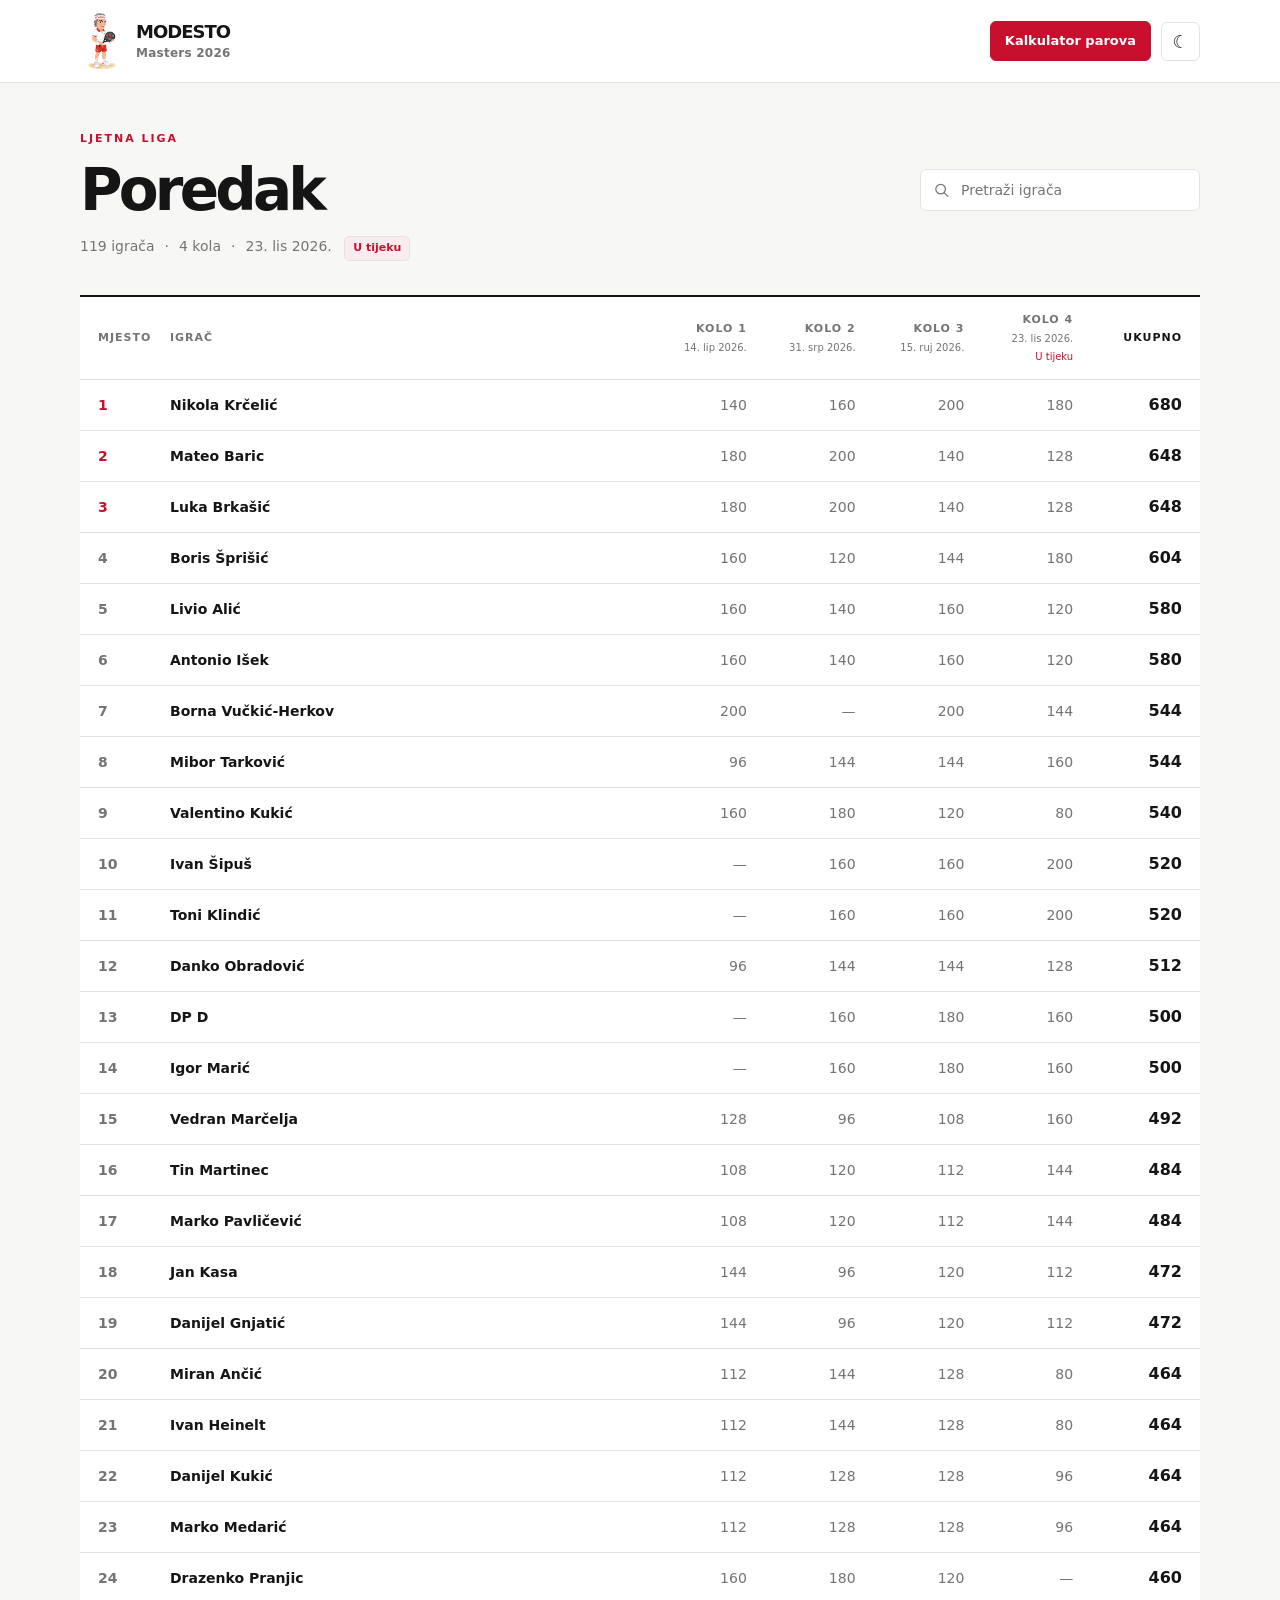
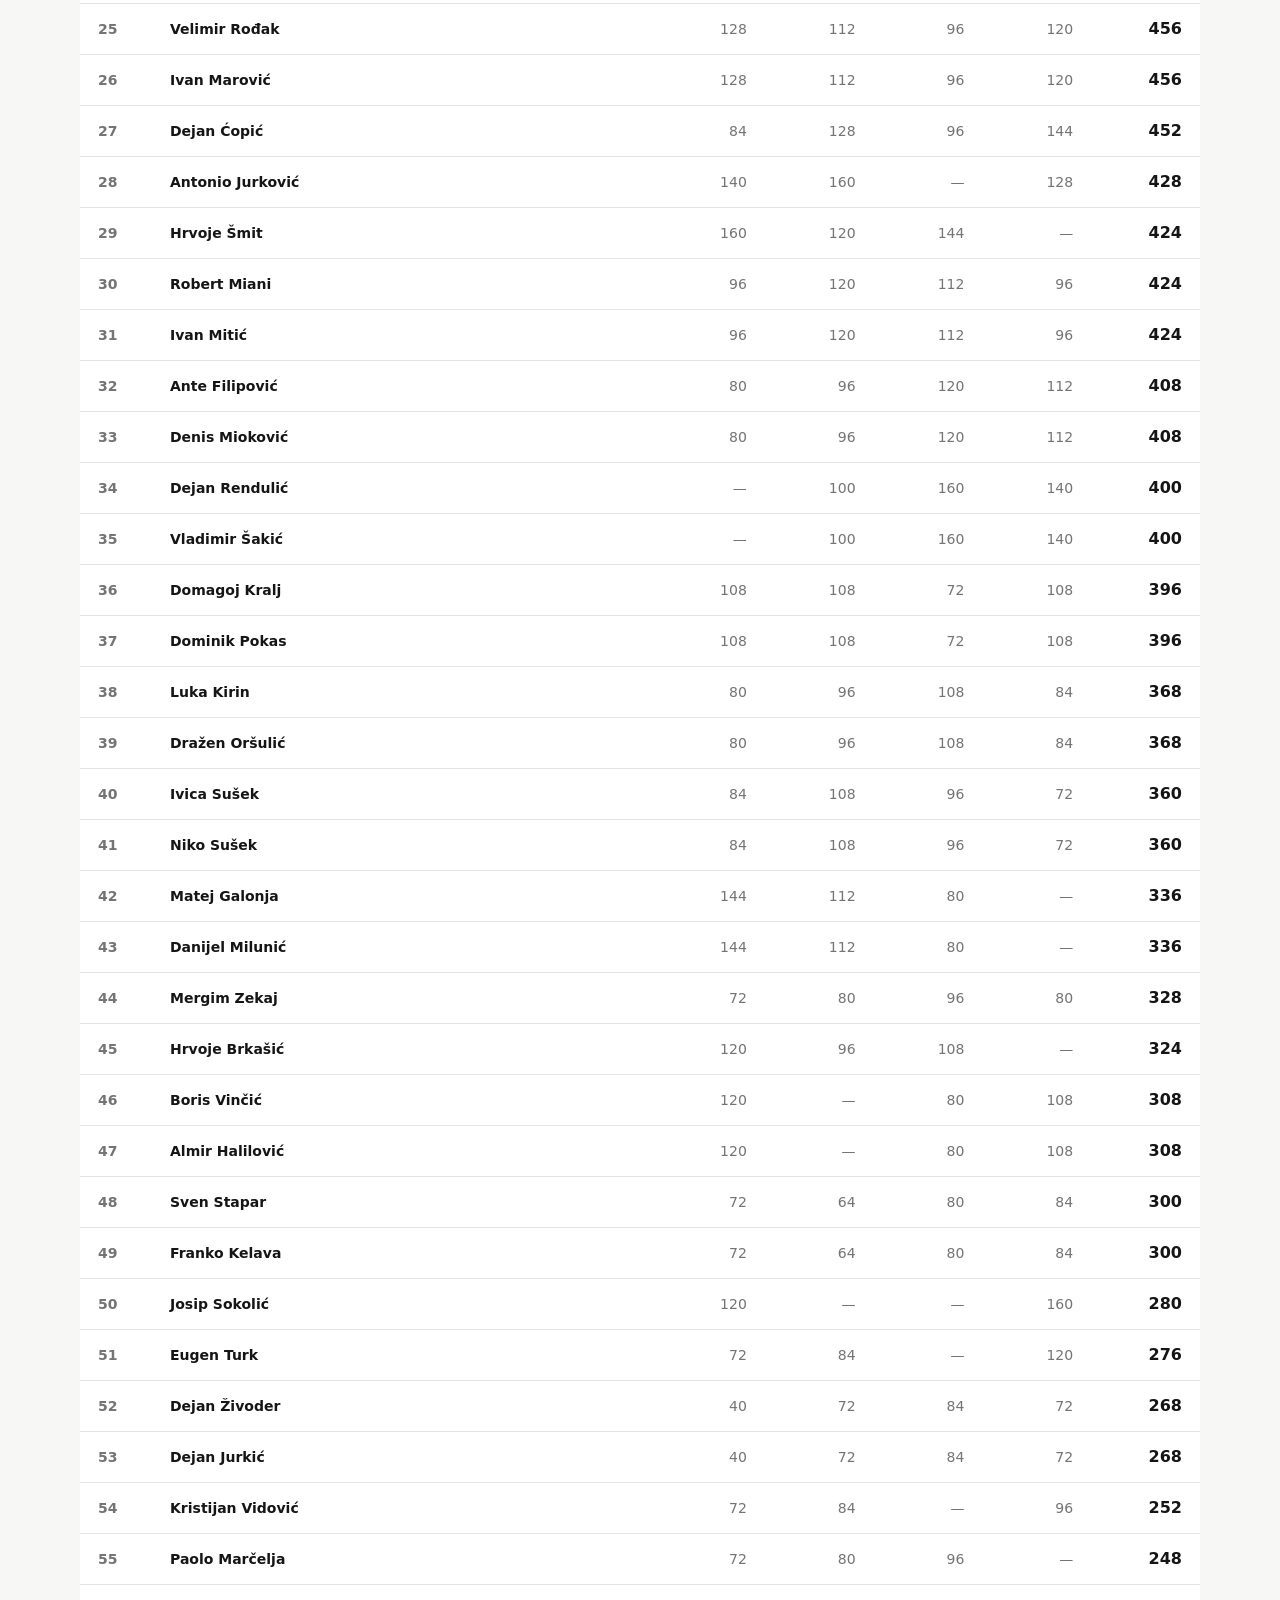
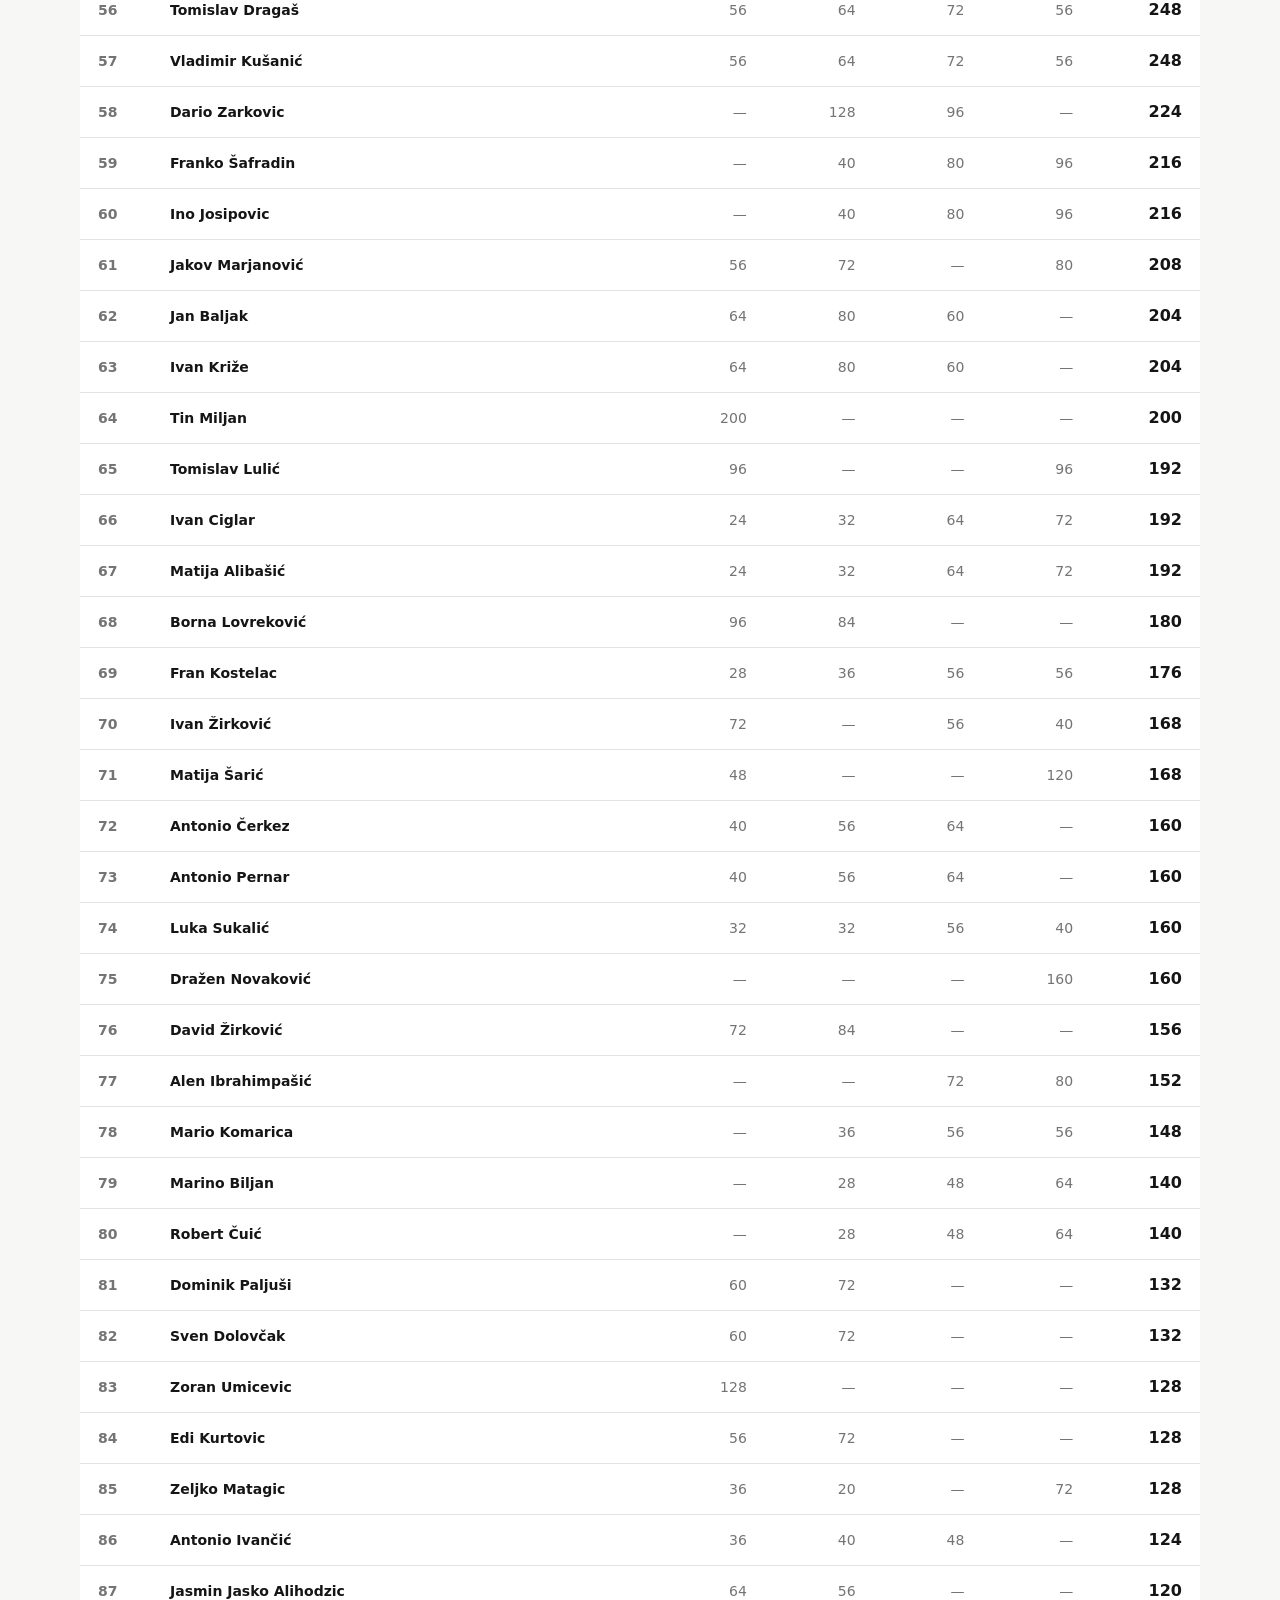
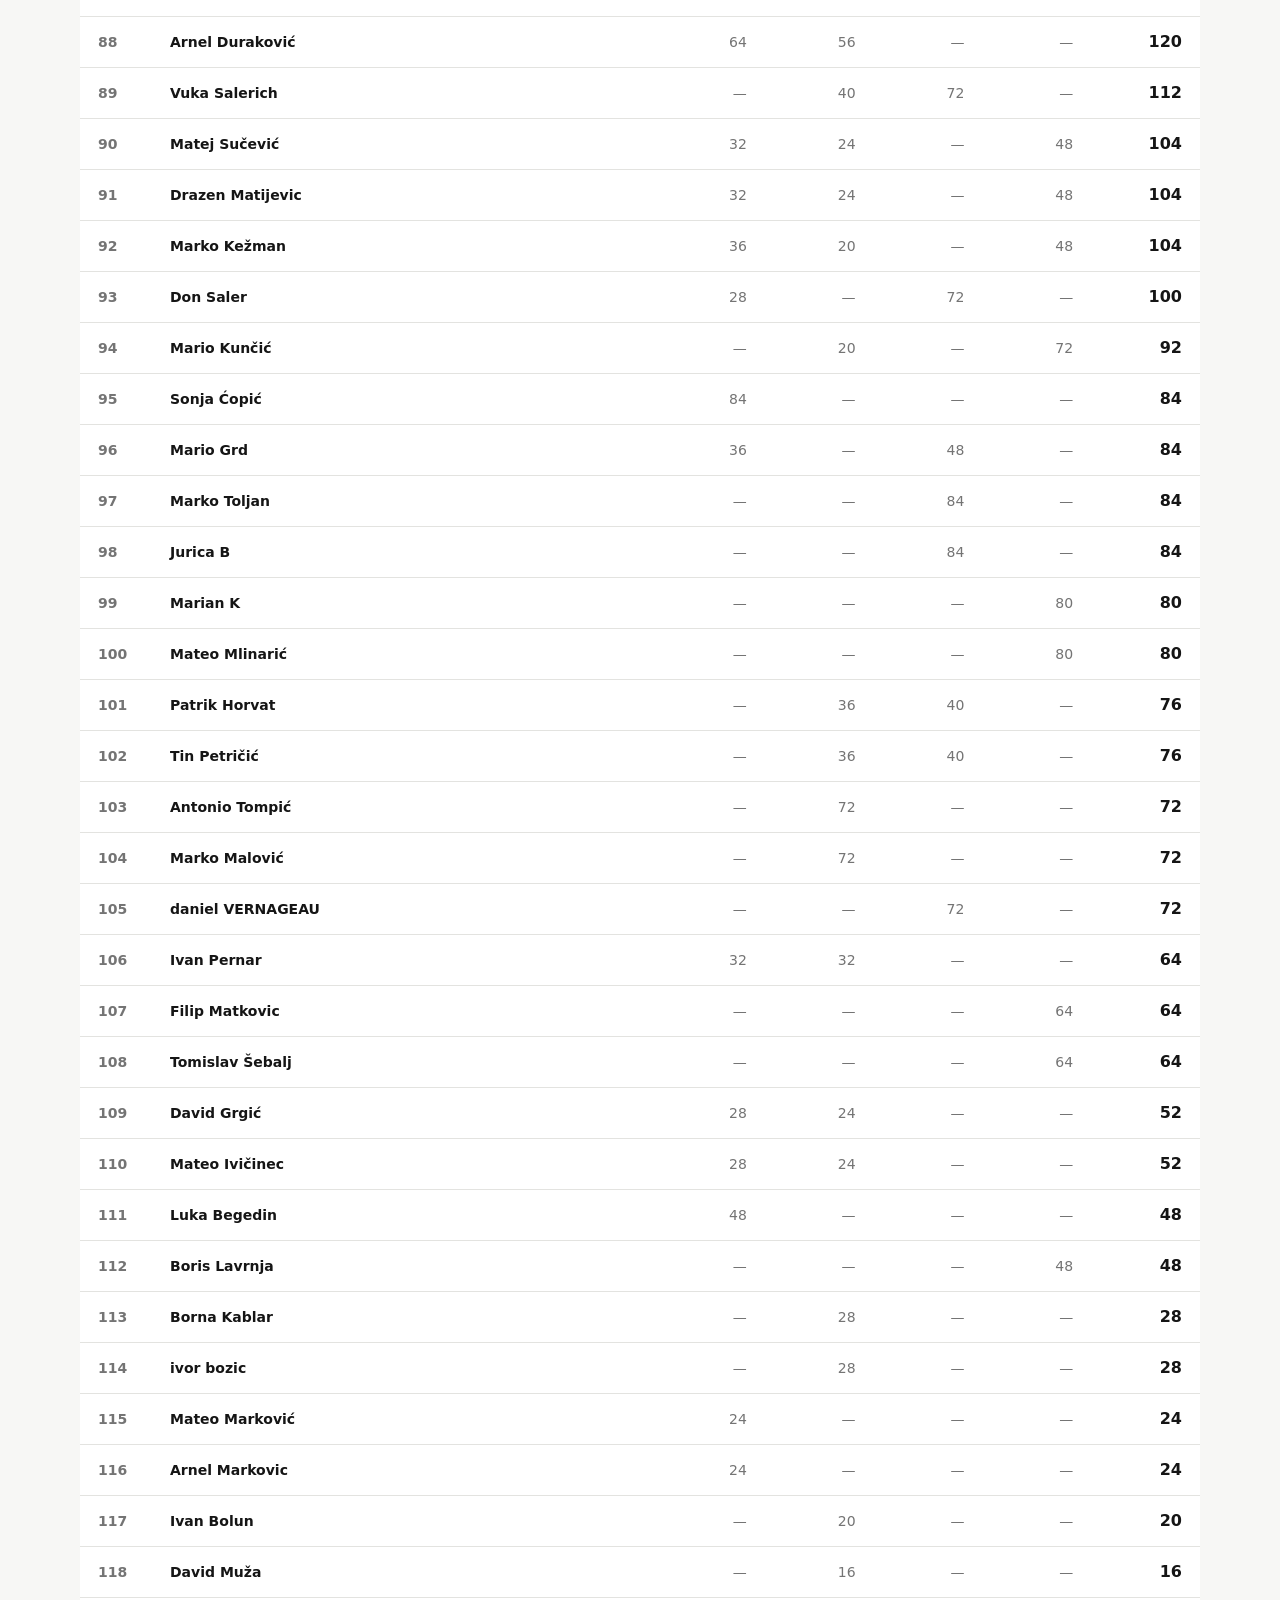
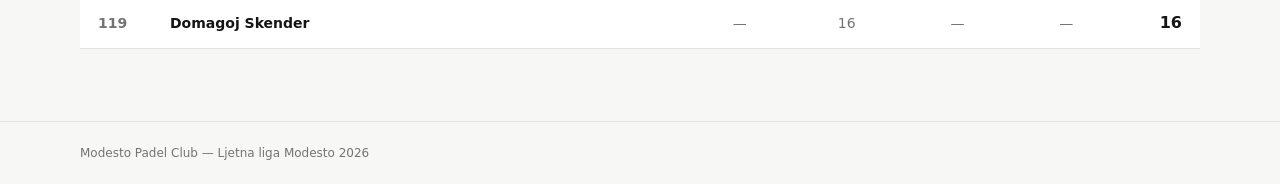
==== index.html @ c8109450 "Add provisional round status and update standings" ====
<!DOCTYPE html>
<html lang="hr">
<head>
    <meta charset="UTF-8">
    <meta name="viewport" content="width=device-width, initial-scale=1.0">
    <title>Poredak | Modesto</title>
    <link rel="stylesheet" href="styles.css?v=provisional-4">
</head>
<body>

<header class="site-header">
    <div class="header-inner">
        <div class="brand" aria-label="Modesto">
            <img src="modesto_logo_transparent.png" alt="" class="logo">
            <div class="brand-copy">
                <span class="brand-name">Modesto</span>
                <span class="brand-season" id="brandSeason"></span>
            </div>
        </div>
        <div class="header-actions">
            <button class="action-button primary" type="button" onclick="toggleCalc()" disabled>Kalkulator parova</button>
            <button class="theme-toggle" id="themeBtn" type="button" onclick="toggleTheme()" aria-label="Uključi tamni način" title="Promijeni temu">☾</button>
        </div>
    </div>
</header>

<main>
    <div class="standings-heading">
        <p class="eyebrow" id="competitionLabel"></p>
        <h1>Poredak</h1>
        <p class="competition-meta"><span id="playerCount"></span><span id="roundCount"></span><span id="lastUpdated"></span> <button id="standingsStatus" class="standings-status" type="button" hidden aria-describedby="standingsStatusTip">U tijeku <span id="standingsStatusTip" class="status-tooltip" role="tooltip"></span></button></p>

        <div class="search-field">
            <svg width="17" height="17" viewBox="0 0 24 24" fill="none" aria-hidden="true"><circle cx="10.8" cy="10.8" r="6.8" stroke="currentColor" stroke-width="1.8"/><path d="m16 16 5 5" stroke="currentColor" stroke-width="1.8" stroke-linecap="round"/></svg>
            <label for="playerSearch" class="sr-only">Pretraži igrača</label>
            <input id="playerSearch" type="search" placeholder="Pretraži igrača" autocomplete="off" disabled>
        </div>
    </div>
    <section class="standings-section" aria-label="Poredak igrača">
    <div class="table-wrap">
        <table aria-label="Poredak igrača" hidden>
            <thead><tr id="tableHead"></tr></thead>
            <tbody id="tableBody"></tbody>
        </table>
        <p class="empty-state" id="loadingState" role="status">Učitavanje poretka...</p>
        <p class="empty-state" id="loadError" role="alert" hidden>Podaci o poretku nisu dostupni.</p>
        <p class="empty-state" id="emptyState" hidden>Nema igrača za taj upit.</p>
    </div>
    </section>
</main>

<dialog class="calculator" id="calculatorDialog" aria-labelledby="calculatorTitle">
    <div class="calc-inner">
        <div class="calc-header">
            <div><p class="calc-kicker" id="calculatorCompetition"></p><h2 class="calc-title" id="calculatorTitle">Kalkulator parova</h2></div>
            <button type="button" class="close-button" onclick="closeCalc()" aria-label="Zatvori kalkulator">×</button>
        </div>
        <div class="calc-selects">
            <div class="select-wrap">
                <label for="search1">Igrač 1</label>
                <div class="input-wrap">
                    <input type="text" id="search1" placeholder="Traži igrača..." autocomplete="off" role="combobox" aria-autocomplete="list" aria-controls="list1" aria-expanded="false"
                           oninput="filterList(1)" onfocus="openList(1)" onblur="closeList(1)">
                    <button class="clear-player" id="clear1" type="button" onclick="clearPlayer(1)" aria-label="Očisti igrača 1" hidden>×</button>
                </div>
                <div class="dropdown-list" id="list1" role="listbox"></div>
            </div>
            <span class="plus-sign" aria-hidden="true">+</span>
            <div class="select-wrap">
                <label for="search2">Igrač 2</label>
                <div class="input-wrap">
                    <input type="text" id="search2" placeholder="Traži igrača..." autocomplete="off" role="combobox" aria-autocomplete="list" aria-controls="list2" aria-expanded="false"
                           oninput="filterList(2)" onfocus="openList(2)" onblur="closeList(2)">
                    <button class="clear-player" id="clear2" type="button" onclick="clearPlayer(2)" aria-label="Očisti igrača 2" hidden>×</button>
                </div>
                <div class="dropdown-list" id="list2" role="listbox"></div>
            </div>
        </div>
        <p class="calc-error" id="calcError" role="alert" hidden>Odaberite dva različita igrača.</p>
        <div class="calc-result" id="calcResult" aria-live="polite">
            <div class="result-names" id="resultNames"></div>
            <div class="result-total" id="resultTotal"></div>
            <div class="result-breakdown" id="resultBreakdown"></div>
            <div class="pair-forecast">
                <div class="forecast-header"><span>Okvirni plasman</span><strong id="forecastRank"></strong></div>
                <div class="forecast-grid">
                    <div class="forecast-target">
                        <span>Među prvih 16</span>
                        <strong id="top16Target"></strong>
                        <small id="top16Chance"></small>
                    </div>
                    <div class="forecast-target">
                        <span>Među prvih 8</span>
                        <strong id="top8Target"></strong>
                        <small id="top8Chance"></small>
                    </div>
                </div>
                <p class="forecast-note">Prikazani bodovi su procijenjeni minimumi iz 1 000 nasumičnih rasporeda preostalih igrača. Stvarni parovi i izjednačenja mogu promijeniti prag.</p>
            </div>
        </div>
    </div>
</dialog>

<footer><div class="footer-inner" id="footerText"></div></footer>

<script src="app.js?v=provisional-4"></script>

</body>
</html>
---- styles.css ----
:root {
  color-scheme: light;
  --background: #f7f7f5;
  --surface: #fff;
  --text: #151515;
  --muted: #747474;
  --border: #e3e3e0;
  --accent: #c8102e;
  --accent-soft: #f9ecef;
  --hover: #f5f5f2;
  --focus: #c8102e;
}

[data-theme="dark"] {
  color-scheme: dark;
  --background: #101010;
  --surface: #171717;
  --text: #f5f5f5;
  --muted: #a4a4a4;
  --border: #303030;
  --accent: #f04a64;
  --accent-soft: #301a20;
  --hover: #222;
  --focus: #f04a64;
}

* { box-sizing: border-box; }
[hidden] { display: none !important; }
.sr-only { position: absolute; width: 1px; height: 1px; padding: 0; margin: -1px; overflow: hidden; clip: rect(0, 0, 0, 0); white-space: nowrap; border: 0; }
html { scroll-behavior: smooth; }
body {
  margin: 0;
  min-width: 0;
  background: var(--background);
  color: var(--text);
  font: 400 16px/1.5 Inter, ui-sans-serif, system-ui, -apple-system, BlinkMacSystemFont, "Segoe UI", sans-serif;
}
button, input { font: inherit; }
button { cursor: pointer; }
button:focus-visible, input:focus-visible, .dropdown-item:focus-visible {
  outline: 2px solid var(--focus);
  outline-offset: 3px;
}

.site-header {
  border-bottom: 1px solid var(--border);
  background: var(--surface);
}
.header-inner, main, .footer-inner {
  width: min(100% - 64px, 1120px);
  margin-inline: auto;
}
.header-inner {
  min-height: 82px;
  display: flex;
  align-items: center;
  justify-content: space-between;
  gap: 20px;
}
.brand { display: flex; align-items: center; gap: 12px; min-width: 0; }
.logo { width: 44px; height: 56px; object-fit: contain; flex: none; }
.brand-copy { display: grid; line-height: 1.12; }
.brand-name { font-size: 18px; font-weight: 850; letter-spacing: -.055em; text-transform: uppercase; }
.brand-season { margin-top: 5px; color: var(--muted); font-size: 12px; font-weight: 600; letter-spacing: .02em; }
.header-actions { display: flex; align-items: center; gap: 10px; }
.action-button, .theme-toggle, .close-button {
  border: 1px solid var(--border);
  background: var(--surface);
  color: var(--text);
  transition: background .16s, border-color .16s;
}
.action-button:hover, .theme-toggle:hover, .close-button:hover { background: var(--hover); border-color: var(--muted); }
.action-button { border-radius: 6px; padding: 9px 14px; font-size: 13px; font-weight: 700; white-space: nowrap; }
.action-button.primary { background: var(--accent); border-color: var(--accent); color: #fff; }
.action-button.primary:hover { filter: brightness(.88); }
.action-button:disabled { opacity: .55; cursor: not-allowed; }
.theme-toggle { width: 39px; height: 39px; display: inline-grid; place-items: center; border-radius: 6px; font-size: 18px; }

main { padding: 48px 0 72px; }
.eyebrow { margin: 0 0 12px; color: var(--accent); font-size: 11px; font-weight: 800; letter-spacing: .18em; text-transform: uppercase; }
h1 { margin: 0; font-size: clamp(38px, 5vw, 58px); line-height: 1.05; font-weight: 800; letter-spacing: -.065em; }
.competition-meta { margin: 16px 0 0; color: var(--muted); font-size: 14px; }
.competition-meta span + span::before { content: "·"; padding: 0 10px; color: var(--muted); }
.standings-status { position: relative; margin-left: 8px; padding: 3px 8px; border: 1px solid var(--border); border-radius: 5px; background: var(--accent-soft); color: var(--accent); font-size: 11px; font-weight: 700; cursor: help; }
.standings-status:focus-visible { outline: 2px solid var(--focus); outline-offset: 3px; }
.status-tooltip { display: none; position: absolute; top: calc(100% + 8px); right: 0; z-index: 3; width: min(260px, 75vw); padding: 10px 12px; border: 1px solid var(--border); border-radius: 6px; background: var(--surface); color: var(--text); box-shadow: 0 4px 16px #0002; text-align: left; font-size: 12px; font-weight: 400; }
.standings-status:hover .status-tooltip, .standings-status:focus .status-tooltip { display: block; }
.standings-status .status-tooltip::before { content: none; }
.provisional-label { color: var(--accent); }
.standings-section { margin-top: 34px; }
.standings-heading { display: grid; grid-template-columns: minmax(0, 1fr) 280px; column-gap: 24px; }
.standings-heading > .eyebrow, .standings-heading > h1, .standings-heading > .competition-meta { grid-column: 1; }
.standings-heading > .search-field { grid-column: 2; grid-row: 2; align-self: center; }
.search-field { position: relative; width: min(100%, 280px); }
.search-field svg { position: absolute; left: 13px; top: 50%; transform: translateY(-50%); color: var(--muted); pointer-events: none; }
.search-field input {
  width: 100%; height: 42px; padding: 0 12px 0 40px;
  border: 1px solid var(--border); border-radius: 6px;
  background: var(--surface); color: var(--text); font-size: 14px;
}
.search-field input::placeholder { color: var(--muted); }

.table-wrap { background: var(--surface); border-top: 2px solid var(--text); }
table { border-collapse: collapse; width: 100%; table-layout: fixed; font-variant-numeric: tabular-nums; }
thead { position: sticky; top: 0; z-index: 1; background: var(--surface); }
thead th {
  padding: 15px 18px; border-bottom: 1px solid var(--border);
  color: var(--muted); font-size: 11px; font-weight: 750;
  letter-spacing: .09em; text-align: right; text-transform: uppercase;
}
thead th:first-child { width: 72px; text-align: left; }
thead th:nth-child(2) { width: 45%; text-align: left; }
thead th:last-child { color: var(--text); }
thead th small { display: block; margin-top: 3px; font-size: 10px; font-weight: 500; letter-spacing: 0; text-transform: none; }
tbody tr { border-bottom: 1px solid var(--border); transition: background .16s; }
tbody tr:hover { background: var(--hover); }
tbody tr.highlighted { background: var(--accent-soft); }
td { padding: 13px 18px; text-align: right; color: var(--muted); font-size: 14px; }
td.rang { text-align: left; color: var(--muted); font-weight: 700; }
tr.top3 td.rang { color: var(--accent); }
td.name { color: var(--text); text-align: left; font-size: 14px; font-weight: 650; overflow-wrap: anywhere; }
td.total { color: var(--text); font-size: 16px; font-weight: 800; }
.mobile-rounds { display: none; }
.empty-state { padding: 22px 18px; color: var(--muted); font-size: 14px; border-bottom: 1px solid var(--border); }

.calculator { width: min(100% - 32px, 680px); height: min(580px, calc(100dvh - 48px)); max-height: none; padding: 0; overflow: visible; border: 1px solid var(--border); border-radius: 10px; background: var(--surface); color: var(--text); box-shadow: 0 18px 60px #0003; }
.calculator:has(.calc-result.visible) { overflow-y: auto; }
.calculator:has(.dropdown-list.open) { overflow: visible; }
.calculator::backdrop { background: #0009; }
.calc-inner { padding: 28px; }
.calc-header { display: flex; align-items: start; justify-content: space-between; gap: 20px; margin-bottom: 23px; }
.calc-kicker { margin: 0 0 5px; color: var(--accent); font-size: 11px; font-weight: 800; letter-spacing: .14em; text-transform: uppercase; }
.calc-title { margin: 0; font-size: 25px; letter-spacing: -.04em; line-height: 1.2; }
.close-button { width: 34px; height: 34px; border-radius: 6px; font-size: 23px; line-height: 1; }
.calc-selects { display: flex; align-items: end; gap: 12px; }
.select-wrap { position: relative; flex: 1; min-width: 0; }
.input-wrap { position: relative; }
.select-wrap label { display: block; margin-bottom: 7px; color: var(--muted); font-size: 12px; font-weight: 700; }
.select-wrap input { width: 100%; height: 44px; padding: 0 44px 0 12px; border: 1px solid var(--border); border-radius: 6px; background: var(--background); color: var(--text); font-size: 14px; }
.select-wrap input.selected { border-color: var(--accent); }
.clear-player { position: absolute; right: 6px; bottom: 6px; z-index: 1; display: grid; place-items: center; width: 32px; height: 32px; padding: 0; border: 0; border-radius: 4px; background: transparent; color: var(--muted); font-size: 21px; line-height: 1; }
.clear-player:hover { background: var(--hover); color: var(--text); }
.plus-sign { padding-bottom: 8px; color: var(--muted); font-size: 19px; }
.dropdown-list { display: none; position: absolute; top: calc(100% + 4px); left: 0; right: 0; z-index: 2; max-height: min(210px, 30dvh); overflow-y: auto; background: var(--surface); border: 1px solid var(--border); border-radius: 6px; box-shadow: 0 12px 30px #0002; }
.dropdown-list.open { display: block; }
.dropdown-item { padding: 9px 11px; font-size: 13px; cursor: pointer; }
.dropdown-item:hover, .dropdown-item.active { background: var(--accent-soft); }
.dropdown-item.no-results { color: var(--muted); cursor: default; }
.calc-error { margin: 14px 0 0; color: var(--accent); font-size: 13px; font-weight: 650; }
.calc-result { display: none; margin-top: 22px; padding-top: 18px; border-top: 1px solid var(--border); }
.calc-result.visible { display: block; }
.result-names { color: var(--muted); font-size: 13px; }
.result-total { margin-top: 4px; color: var(--accent); font-size: 36px; font-weight: 800; letter-spacing: -.05em; line-height: 1.1; font-variant-numeric: tabular-nums; }
.result-total span { margin-left: 8px; color: var(--muted); font-size: 13px; font-weight: 500; letter-spacing: 0; }
.result-breakdown { display: flex; flex-wrap: wrap; gap: 10px 22px; margin-top: 17px; font-variant-numeric: tabular-nums; }
.breakdown-item { font-size: 15px; font-weight: 750; }
.bk-label { margin-bottom: 2px; color: var(--muted); font-size: 11px; font-weight: 500; }
.pair-forecast { margin-top: 20px; padding-top: 17px; border-top: 1px solid var(--border); }
.forecast-header { display: flex; justify-content: space-between; align-items: baseline; gap: 12px; font-size: 13px; font-weight: 700; }
.forecast-header strong { color: var(--accent); font-size: 18px; font-variant-numeric: tabular-nums; }
.forecast-grid { display: grid; grid-template-columns: 1fr 1fr; gap: 20px; margin-top: 13px; }
.forecast-target { display: grid; gap: 2px; min-width: 0; }
.forecast-target + .forecast-target { padding-left: 20px; border-left: 1px solid var(--border); }
.forecast-target span { color: var(--muted); font-size: 11px; font-weight: 700; text-transform: uppercase; letter-spacing: .05em; }
.forecast-target strong { font-size: 15px; font-weight: 800; font-variant-numeric: tabular-nums; }
.forecast-target small { color: var(--muted); font-size: 11px; }
.forecast-note { margin: 16px 0 0; color: var(--muted); font-size: 11px; line-height: 1.45; }

footer { border-top: 1px solid var(--border); color: var(--muted); font-size: 12px; }
.footer-inner { padding: 22px 0; }

@media (max-width: 700px), (max-height: 500px) and (pointer: coarse) {
  .header-inner, main, .footer-inner { width: calc(100% - 32px); }
  .header-inner { min-height: 72px; }
  .logo { width: 36px; height: 48px; }
  .brand { gap: 8px; }
  .brand-name { font-size: 16px; }
  .brand-season { font-size: 11px; }
  .header-actions { gap: 6px; }
  .header-actions .action-button { padding: 8px 9px; font-size: 12px; }
  .theme-toggle { width: 36px; height: 36px; }
  main { padding-top: 34px; }
  .standings-section { margin-top: 28px; }
  .standings-heading { grid-template-columns: minmax(0, 1fr); }
  .standings-heading > .search-field { grid-column: 1; grid-row: 4; margin-top: 20px; }
  .search-field { width: 100%; }
  .search-field input, .select-wrap input { font-size: 16px; }
  table, tbody { display: block; width: 100%; }
  thead { display: none; }
  tbody tr { display: grid; grid-template-columns: 32px minmax(0, 1fr) auto; align-items: start; column-gap: 10px; min-height: 70px; padding: 12px 2px; }
  td { padding: 0; }
  td.rang { grid-column: 1; padding-top: 1px; font-size: 13px; }
  td.name { grid-column: 2; font-size: 14px; line-height: 1.35; }
  td.total { grid-column: 3; font-size: 17px; line-height: 1.25; }
  td.round-score { display: none; }
  .mobile-rounds { display: flex; flex-wrap: wrap; gap: 3px 12px; margin-top: 7px; color: var(--muted); font-size: 11px; font-weight: 500; font-variant-numeric: tabular-nums; }
  .mobile-rounds span { white-space: nowrap; }
  .calculator {
    width: 100%;
    max-width: 100vw;
    height: auto;
    max-height: calc(var(--calc-visible-height, 100dvh) - 12px - env(safe-area-inset-top));
    bottom: var(--calc-bottom-inset, 0px);
    margin: auto 0 0;
    overflow-x: hidden;
    overflow-y: auto;
    overscroll-behavior: contain;
    border-radius: 12px 12px 0 0;
  }
  .calculator:has(.calc-result.visible),
  .calculator:has(.dropdown-list.open) { overflow-x: hidden; overflow-y: auto; }
  .calc-inner { padding: 22px 20px calc(30px + env(safe-area-inset-bottom)); }
  .calc-selects { flex-direction: column; align-items: stretch; }
  .select-wrap { width: 100%; }
  .plus-sign { display: none; }
  .dropdown-list { position: static; max-height: min(210px, 32dvh); margin-top: 4px; }
}

@media (max-width: 370px) {
  .header-inner { gap: 6px; }
  .logo { width: 30px; height: 42px; }
  .brand-name { font-size: 15px; }
  .brand-season { font-size: 10px; }
  .header-actions .action-button { max-width: 88px; white-space: normal; line-height: 1.15; text-align: center; }
  .competition-meta { font-size: 12px; }
  .competition-meta span + span::before { padding: 0 5px; }
}
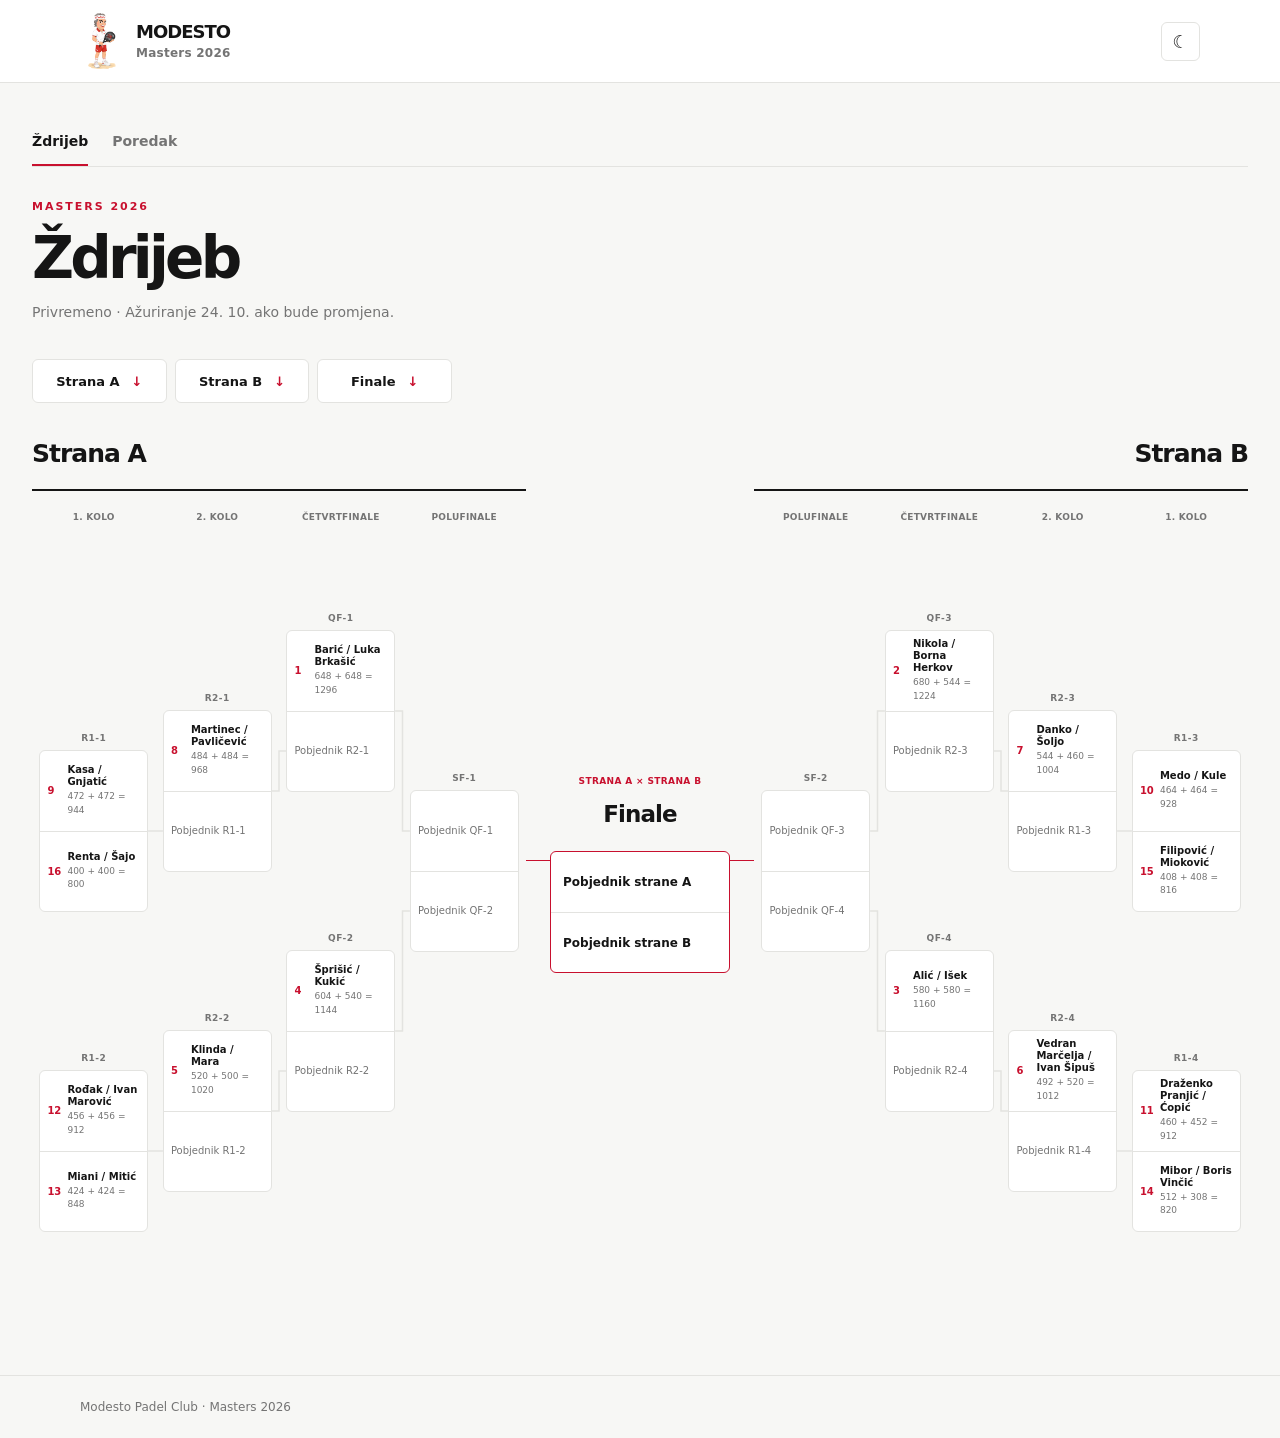
==== commit 5ca6951f: "Make provisional Masters bracket the homepage with mobile round columns" ====
--- a/index.html
+++ b/index.html
@@ -3,107 +3,52 @@
 <head>
     <meta charset="UTF-8">
     <meta name="viewport" content="width=device-width, initial-scale=1.0">
-    <title>Poredak | Modesto</title>
-    <link rel="stylesheet" href="styles.css?v=provisional-4">
+    <title>Ždrijeb | Modesto Masters 2026</title>
+    <link rel="stylesheet" href="styles.css?v=bracket-2">
+    <script src="bracket.js?v=1" defer></script>
 </head>
 <body>
-
 <header class="site-header">
     <div class="header-inner">
-        <div class="brand" aria-label="Modesto">
+        <a class="brand brand-link" href="index.html" aria-label="Modesto Masters 2026 — ždrijeb">
             <img src="modesto_logo_transparent.png" alt="" class="logo">
-            <div class="brand-copy">
-                <span class="brand-name">Modesto</span>
-                <span class="brand-season" id="brandSeason"></span>
-            </div>
-        </div>
-        <div class="header-actions">
-            <button class="action-button primary" type="button" onclick="toggleCalc()" disabled>Kalkulator parova</button>
-            <button class="theme-toggle" id="themeBtn" type="button" onclick="toggleTheme()" aria-label="Uključi tamni način" title="Promijeni temu">☾</button>
-        </div>
+            <div class="brand-copy"><span class="brand-name">Modesto</span><span class="brand-season">Masters 2026</span></div>
+        </a>
+        <button class="theme-toggle" id="themeBtn" type="button" aria-label="Promijeni temu">☾</button>
     </div>
 </header>
-
-<main>
-    <div class="standings-heading">
-        <p class="eyebrow" id="competitionLabel"></p>
-        <h1>Poredak</h1>
-        <p class="competition-meta"><span id="playerCount"></span><span id="roundCount"></span><span id="lastUpdated"></span> <button id="standingsStatus" class="standings-status" type="button" hidden aria-describedby="standingsStatusTip">U tijeku <span id="standingsStatusTip" class="status-tooltip" role="tooltip"></span></button></p>
-
-        <div class="search-field">
-            <svg width="17" height="17" viewBox="0 0 24 24" fill="none" aria-hidden="true"><circle cx="10.8" cy="10.8" r="6.8" stroke="currentColor" stroke-width="1.8"/><path d="m16 16 5 5" stroke="currentColor" stroke-width="1.8" stroke-linecap="round"/></svg>
-            <label for="playerSearch" class="sr-only">Pretraži igrača</label>
-            <input id="playerSearch" type="search" placeholder="Pretraži igrača" autocomplete="off" disabled>
-        </div>
+<main class="bracket-main">
+    <nav class="page-tabs" aria-label="Natjecanje"><a href="index.html" aria-current="page">Ždrijeb</a><a href="rankings.html">Poredak</a></nav>
+    <p class="eyebrow">Masters 2026</p>
+    <h1>Ždrijeb</h1>
+    <p class="bracket-notice">Privremeno · Ažuriranje 24. 10. ako bude promjena.</p>
+    <nav class="bracket-jumps" aria-label="Skoči na dio ždrijeba">
+        <a href="#side-a">Strana A <span aria-hidden="true">↓</span></a>
+        <a href="#side-b">Strana B <span aria-hidden="true">↓</span></a>
+        <a href="#bracket-final">Finale <span aria-hidden="true">↓</span></a>
+    </nav>
+    <p id="bracketLoading" class="empty-state" role="status">Učitavanje ždrijeba…</p>
+    <p id="bracketError" class="empty-state" role="alert" hidden>Ždrijeb trenutačno nije dostupan.</p>
+    <div class="tournament-bracket" id="tournamentBracket" hidden>
+        <section class="bracket-side side-a" id="side-a" aria-labelledby="sideATitle" tabindex="-1">
+            <header class="bracket-side-heading"><h2 id="sideATitle">Strana A</h2><span>→ Finale</span></header>
+            <div class="side-scroll" role="region" aria-label="Kola strane A — pomaknite vodoravno" tabindex="0"><div class="side-rounds" id="sideARounds"></div></div>
+            <a class="side-final-link" href="#bracket-final">Pobjednik strane A → Finale</a>
+        </section>
+        <section class="bracket-side side-b" id="side-b" aria-labelledby="sideBTitle" tabindex="-1">
+            <header class="bracket-side-heading"><h2 id="sideBTitle">Strana B</h2><span>→ Finale</span></header>
+            <div class="side-scroll" role="region" aria-label="Kola strane B — pomaknite vodoravno" tabindex="0"><div class="side-rounds" id="sideBRounds"></div></div>
+            <a class="side-final-link" href="#bracket-final">Pobjednik strane B → Finale</a>
+        </section>
+        <section class="bracket-final" id="bracket-final" aria-labelledby="finalTitle" tabindex="-1">
+            <p class="eyebrow">Strana A × Strana B</p><h2 id="finalTitle">Finale</h2>
+            <div class="bracket-match final-match" aria-label="Finale: pobjednik strane A protiv pobjednika strane B">
+                <div class="bracket-entry"><span class="entry-name">Pobjednik strane A</span></div>
+                <div class="bracket-entry"><span class="entry-name">Pobjednik strane B</span></div>
+            </div>
+        </section>
     </div>
-    <section class="standings-section" aria-label="Poredak igrača">
-    <div class="table-wrap">
-        <table aria-label="Poredak igrača" hidden>
-            <thead><tr id="tableHead"></tr></thead>
-            <tbody id="tableBody"></tbody>
-        </table>
-        <p class="empty-state" id="loadingState" role="status">Učitavanje poretka...</p>
-        <p class="empty-state" id="loadError" role="alert" hidden>Podaci o poretku nisu dostupni.</p>
-        <p class="empty-state" id="emptyState" hidden>Nema igrača za taj upit.</p>
-    </div>
-    </section>
 </main>
-
-<dialog class="calculator" id="calculatorDialog" aria-labelledby="calculatorTitle">
-    <div class="calc-inner">
-        <div class="calc-header">
-            <div><p class="calc-kicker" id="calculatorCompetition"></p><h2 class="calc-title" id="calculatorTitle">Kalkulator parova</h2></div>
-            <button type="button" class="close-button" onclick="closeCalc()" aria-label="Zatvori kalkulator">×</button>
-        </div>
-        <div class="calc-selects">
-            <div class="select-wrap">
-                <label for="search1">Igrač 1</label>
-                <div class="input-wrap">
-                    <input type="text" id="search1" placeholder="Traži igrača..." autocomplete="off" role="combobox" aria-autocomplete="list" aria-controls="list1" aria-expanded="false"
-                           oninput="filterList(1)" onfocus="openList(1)" onblur="closeList(1)">
-                    <button class="clear-player" id="clear1" type="button" onclick="clearPlayer(1)" aria-label="Očisti igrača 1" hidden>×</button>
-                </div>
-                <div class="dropdown-list" id="list1" role="listbox"></div>
-            </div>
-            <span class="plus-sign" aria-hidden="true">+</span>
-            <div class="select-wrap">
-                <label for="search2">Igrač 2</label>
-                <div class="input-wrap">
-                    <input type="text" id="search2" placeholder="Traži igrača..." autocomplete="off" role="combobox" aria-autocomplete="list" aria-controls="list2" aria-expanded="false"
-                           oninput="filterList(2)" onfocus="openList(2)" onblur="closeList(2)">
-                    <button class="clear-player" id="clear2" type="button" onclick="clearPlayer(2)" aria-label="Očisti igrača 2" hidden>×</button>
-                </div>
-                <div class="dropdown-list" id="list2" role="listbox"></div>
-            </div>
-        </div>
-        <p class="calc-error" id="calcError" role="alert" hidden>Odaberite dva različita igrača.</p>
-        <div class="calc-result" id="calcResult" aria-live="polite">
-            <div class="result-names" id="resultNames"></div>
-            <div class="result-total" id="resultTotal"></div>
-            <div class="result-breakdown" id="resultBreakdown"></div>
-            <div class="pair-forecast">
-                <div class="forecast-header"><span>Okvirni plasman</span><strong id="forecastRank"></strong></div>
-                <div class="forecast-grid">
-                    <div class="forecast-target">
-                        <span>Među prvih 16</span>
-                        <strong id="top16Target"></strong>
-                        <small id="top16Chance"></small>
-                    </div>
-                    <div class="forecast-target">
-                        <span>Među prvih 8</span>
-                        <strong id="top8Target"></strong>
-                        <small id="top8Chance"></small>
-                    </div>
-                </div>
-                <p class="forecast-note">Prikazani bodovi su procijenjeni minimumi iz 1 000 nasumičnih rasporeda preostalih igrača. Stvarni parovi i izjednačenja mogu promijeniti prag.</p>
-            </div>
-        </div>
-    </div>
-</dialog>
-
-<footer><div class="footer-inner" id="footerText"></div></footer>
-
-<script src="app.js?v=provisional-4"></script>
-
+<footer><div class="footer-inner">Modesto Padel Club · Masters 2026</div></footer>
 </body>
 </html>
--- a/styles.css
+++ b/styles.css
@@ -168,6 +168,98 @@
 
 footer { border-top: 1px solid var(--border); color: var(--muted); font-size: 12px; }
 .footer-inner { padding: 22px 0; }
+
+.brand-link { color: inherit; text-decoration: none; }
+.page-tabs { display: flex; gap: 24px; margin-bottom: 32px; border-bottom: 1px solid var(--border); }
+.page-tabs a { padding: 0 0 12px; color: var(--muted); text-decoration: none; font-size: 14px; font-weight: 700; border-bottom: 2px solid transparent; }
+.page-tabs a[aria-current="page"] { color: var(--text); border-color: var(--accent); }
+.page-tabs a:hover { color: var(--accent); }
+a:focus-visible { outline: 2px solid var(--focus); outline-offset: 4px; }
+.bracket-notice { margin: 14px 0 24px; color: var(--muted); font-size: 14px; }
+.bracket-jumps { display: flex; gap: 8px; position: sticky; top: 0; z-index: 4; padding: 12px 0; background: var(--background); }
+.bracket-jumps a { flex: 1; min-height: 44px; display: flex; align-items: center; justify-content: center; gap: 12px; padding: 9px 12px; border: 1px solid var(--border); border-radius: 6px; background: var(--surface); color: var(--text); font-size: 13px; font-weight: 700; text-decoration: none; }
+.bracket-jumps a:hover { border-color: var(--accent); color: var(--accent); }
+.bracket-jumps span { color: var(--accent); }
+.tournament-bracket { margin-top: 20px; }
+.bracket-side, .bracket-final { scroll-margin-top: 85px; min-width: 0; }
+.bracket-side { padding-bottom: 32px; }
+.bracket-side + .bracket-side { margin-top: 24px; padding-top: 32px; border-top: 2px solid var(--text); }
+.bracket-side-heading { display: flex; align-items: center; justify-content: space-between; gap: 12px; padding-bottom: 16px; border-bottom: 2px solid var(--text); }
+.bracket-side-heading h2, .bracket-final h2 { margin: 0; font-size: 25px; font-weight: 800; letter-spacing: -.04em; }
+.bracket-side-heading > span { color: var(--accent); font-size: 12px; font-weight: 700; }
+.side-rounds { display: grid; gap: 24px; padding-top: 20px; }
+.bracket-round { min-width: 0; display: grid; gap: 16px; }
+.bracket-round h3 { margin: 0; color: var(--muted); font-size: 11px; font-weight: 750; letter-spacing: .1em; text-transform: uppercase; }
+.bracket-match { position: relative; min-width: 0; border: 1px solid var(--border); border-radius: 6px; background: var(--surface); scroll-margin-top: 100px; }
+.match-id { margin: 0; padding: 6px 12px; color: var(--muted); font-size: 10px; font-weight: 650; letter-spacing: .05em; border-bottom: 1px solid var(--border); scroll-margin-top: 100px; }
+.bracket-entry { min-height: 56px; display: flex; align-items: center; gap: 10px; padding: 10px 12px; }
+.bracket-entry + .bracket-entry { border-top: 1px solid var(--border); }
+.entry-seed { flex: 0 0 20px; color: var(--accent); font-size: 12px; font-weight: 750; font-variant-numeric: tabular-nums; }
+.entry-copy { min-width: 0; }
+.entry-name { display: block; color: var(--text); font-size: 13px; font-weight: 650; line-height: 1.35; overflow-wrap: anywhere; }
+.entry-points { display: block; margin-top: 3px; color: var(--muted); font-size: 11px; font-variant-numeric: tabular-nums; }
+.entry-source { color: var(--muted); font-size: 12px; text-decoration: none; }
+.entry-source:hover { color: var(--accent); text-decoration: underline; }
+.side-final-link { display: block; margin-top: 18px; color: var(--accent); font-size: 12px; font-weight: 700; text-decoration: none; }
+.bracket-final { margin-top: 20px; padding: 32px 0 0; border-top: 2px solid var(--accent); }
+.bracket-final .eyebrow { margin-bottom: 8px; }
+.final-match { margin-top: 20px; border-color: var(--accent); }
+.final-match .bracket-entry { min-height: 60px; }
+.bracket-lines { display: none; }
+
+@media (max-width: 1199px) {
+  .side-scroll { overflow-x: auto; overscroll-behavior-x: contain; scrollbar-color: var(--muted) var(--background); scrollbar-width: thin; }
+  .side-scroll::before { content: 'Povucite za sljedeće kolo →'; display: block; position: sticky; left: 0; width: fit-content; margin: 12px 0 0; color: var(--muted); font-size: 11px; }
+  .side-rounds { position: relative; display: block; width: 960px; height: 740px; padding-top: 0; margin-top: 20px; }
+  .bracket-round { display: block; position: absolute; top: 0; bottom: 0; width: 25%; left: calc(var(--round) * 25%); }
+  .bracket-round h3 { text-align: center; }
+  .bracket-round .bracket-match { position: absolute; z-index: 1; top: calc(var(--match-y) + 40px); left: 6%; width: 88%; transform: translateY(-50%); }
+  .bracket-round .match-id { position: absolute; top: -21px; left: 0; right: 0; padding: 0; border: 0; text-align: center; }
+  .bracket-round .bracket-entry { height: 80px; min-height: 80px; padding: 8px 10px; }
+  .bracket-lines { display: block; position: absolute; inset: 40px 0 0; width: 100%; height: 720px; overflow: visible; pointer-events: none; }
+  .bracket-lines path { fill: none; stroke: var(--muted); stroke-opacity: .5; stroke-width: 1.5; vector-effect: non-scaling-stroke; }
+}
+
+@media (min-width: 1200px) {
+  main.bracket-main { width: min(100% - 64px, 1920px); }
+  .bracket-jumps { max-width: 420px; }
+  .tournament-bracket { display: grid; grid-template-columns: minmax(0, 1fr) 180px minmax(0, 1fr); gap: 24px; align-items: start; }
+  .side-a { grid-column: 1; grid-row: 1; }
+  .side-b { grid-column: 3; grid-row: 1; }
+  .bracket-side + .bracket-side { margin-top: 0; padding-top: 0; border-top: 0; }
+  .bracket-side-heading > span { display: none; }
+  .side-b .bracket-side-heading { justify-content: flex-end; }
+  .side-rounds { position: relative; display: block; height: 760px; padding-top: 0; margin-top: 20px; }
+  .bracket-round { display: block; position: absolute; top: 0; bottom: 0; width: 25%; left: calc(var(--round) * 25%); }
+  .side-b .bracket-round { left: auto; right: calc(var(--round) * 25%); }
+  .bracket-round h3 { text-align: center; font-size: 9px; letter-spacing: .03em; }
+  .bracket-round .bracket-match { position: absolute; z-index: 1; top: calc(var(--match-y) + 40px); left: 6%; width: 88%; transform: translateY(-50%); }
+  .bracket-round .match-id { position: absolute; top: -19px; left: 0; right: 0; padding: 0; border: 0; text-align: center; font-size: 9px; }
+  .bracket-round .bracket-entry { height: 80px; min-height: 80px; padding: 5px 7px; gap: 4px; }
+  .bracket-round .entry-seed { flex-basis: 16px; font-size: 10px; }
+  .bracket-round .entry-name { font-size: 11px; line-height: 1.2; }
+  .bracket-round .entry-points { font-size: 9px; margin-top: 2px; }
+  .bracket-round .entry-source { font-size: 10px; line-height: 1.2; }
+  .bracket-lines { display: block; position: absolute; inset: 40px 0 0; width: 100%; height: 720px; overflow: visible; pointer-events: none; }
+  .bracket-lines path { fill: none; stroke: var(--border); stroke-width: 1.5; vector-effect: non-scaling-stroke; }
+  .side-b .bracket-lines { transform: scaleX(-1); }
+  .side-final-link { display: none; }
+  .bracket-final { grid-column: 2; grid-row: 1; position: relative; margin-top: 340px; padding-top: 0; border-top: 0; text-align: center; }
+  .bracket-final::before, .bracket-final::after { content: ''; position: absolute; top: 85px; width: 24px; height: 1px; background: var(--accent); }
+  .bracket-final::before { right: 100%; }
+  .bracket-final::after { left: 100%; }
+  .bracket-final .eyebrow { font-size: 9px; letter-spacing: .04em; }
+  .bracket-final h2 { font-size: 23px; }
+  .final-match .entry-name { font-size: 12px; }
+}
+
+@media (prefers-reduced-motion: reduce) {
+  html { scroll-behavior: auto; }
+}
+
+@media (min-width: 1200px) and (max-width: 1450px) {
+  .bracket-round .entry-name { font-size: 10px; }
+}
 
 @media (max-width: 700px), (max-height: 500px) and (pointer: coarse) {
   .header-inner, main, .footer-inner { width: calc(100% - 32px); }
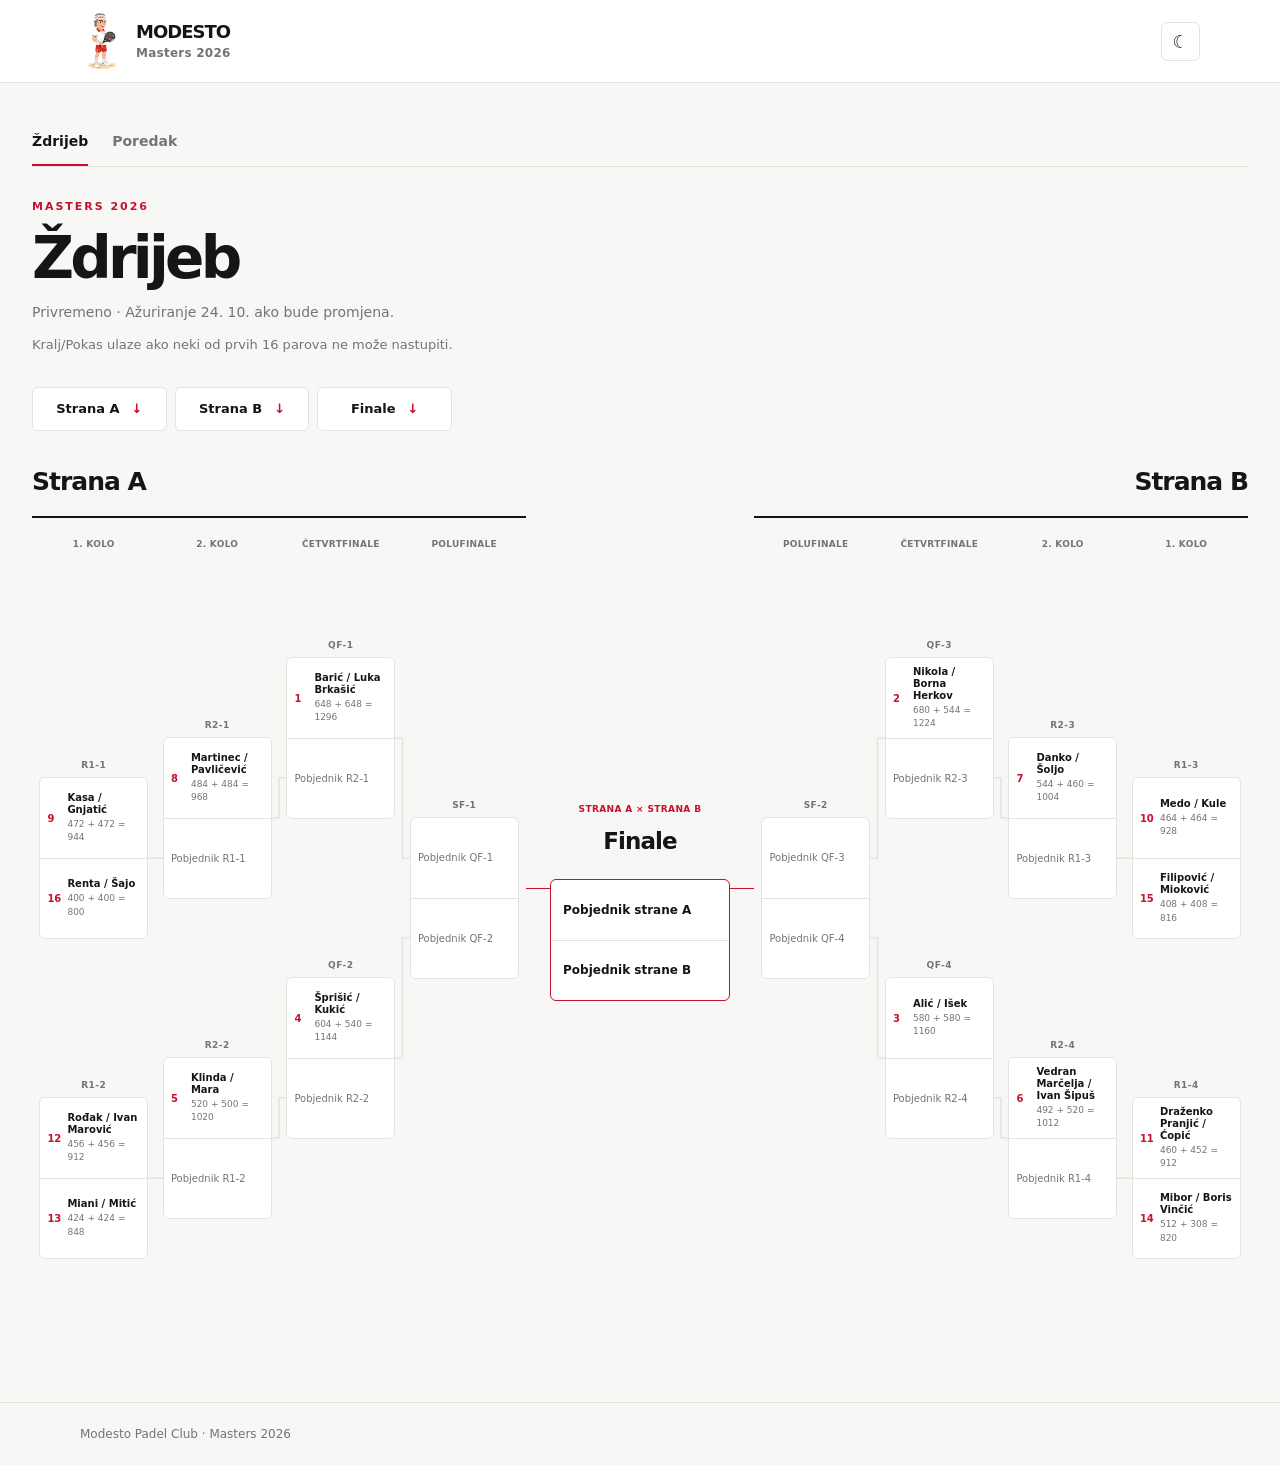
==== commit d71ffe32: "Compact mobile bracket and add Kralj Pokas reserve notice" ====
--- a/index.html
+++ b/index.html
@@ -4,8 +4,8 @@
     <meta charset="UTF-8">
     <meta name="viewport" content="width=device-width, initial-scale=1.0">
     <title>Ždrijeb | Modesto Masters 2026</title>
-    <link rel="stylesheet" href="styles.css?v=bracket-2">
-    <script src="bracket.js?v=1" defer></script>
+    <link rel="stylesheet" href="styles.css?v=bracket-4">
+    <script src="bracket.js?v=2" defer></script>
 </head>
 <body>
 <header class="site-header">
@@ -22,6 +22,7 @@
     <p class="eyebrow">Masters 2026</p>
     <h1>Ždrijeb</h1>
     <p class="bracket-notice">Privremeno · Ažuriranje 24. 10. ako bude promjena.</p>
+    <p class="bracket-reserve">Kralj/Pokas ulaze ako neki od prvih 16 parova ne može nastupiti.</p>
     <nav class="bracket-jumps" aria-label="Skoči na dio ždrijeba">
         <a href="#side-a">Strana A <span aria-hidden="true">↓</span></a>
         <a href="#side-b">Strana B <span aria-hidden="true">↓</span></a>
--- a/styles.css
+++ b/styles.css
@@ -176,6 +176,7 @@
 .page-tabs a:hover { color: var(--accent); }
 a:focus-visible { outline: 2px solid var(--focus); outline-offset: 4px; }
 .bracket-notice { margin: 14px 0 24px; color: var(--muted); font-size: 14px; }
+.bracket-reserve { margin: -12px 0 20px; color: var(--muted); font-size: 13px; }
 .bracket-jumps { display: flex; gap: 8px; position: sticky; top: 0; z-index: 4; padding: 12px 0; background: var(--background); }
 .bracket-jumps a { flex: 1; min-height: 44px; display: flex; align-items: center; justify-content: center; gap: 12px; padding: 9px 12px; border: 1px solid var(--border); border-radius: 6px; background: var(--surface); color: var(--text); font-size: 13px; font-weight: 700; text-decoration: none; }
 .bracket-jumps a:hover { border-color: var(--accent); color: var(--accent); }
@@ -208,15 +209,20 @@
 .bracket-lines { display: none; }
 
 @media (max-width: 1199px) {
-  .side-scroll { overflow-x: auto; overscroll-behavior-x: contain; scrollbar-color: var(--muted) var(--background); scrollbar-width: thin; }
+  .bracket-main .page-tabs { margin-bottom: 24px; }
+  .bracket-main .eyebrow { margin-bottom: 8px; }
+  .tournament-bracket { margin-top: 12px; }
+  .bracket-side { padding-bottom: 16px; }
+  .bracket-side + .bracket-side { margin-top: 12px; padding-top: 24px; }
+  .side-scroll { overflow-x: auto; overflow-y: hidden; overscroll-behavior-x: contain; scrollbar-color: var(--muted) var(--background); scrollbar-width: thin; }
   .side-scroll::before { content: 'Povucite za sljedeće kolo →'; display: block; position: sticky; left: 0; width: fit-content; margin: 12px 0 0; color: var(--muted); font-size: 11px; }
-  .side-rounds { position: relative; display: block; width: 960px; height: 740px; padding-top: 0; margin-top: 20px; }
+  .side-rounds { position: relative; display: block; width: 880px; height: 540px; padding-top: 0; margin-top: 14px; }
   .bracket-round { display: block; position: absolute; top: 0; bottom: 0; width: 25%; left: calc(var(--round) * 25%); }
   .bracket-round h3 { text-align: center; }
-  .bracket-round .bracket-match { position: absolute; z-index: 1; top: calc(var(--match-y) + 40px); left: 6%; width: 88%; transform: translateY(-50%); }
+  .bracket-round .bracket-match { position: absolute; z-index: 1; top: calc(var(--compact-y) + 40px); left: 6%; width: 88%; transform: translateY(-50%); }
   .bracket-round .match-id { position: absolute; top: -21px; left: 0; right: 0; padding: 0; border: 0; text-align: center; }
-  .bracket-round .bracket-entry { height: 80px; min-height: 80px; padding: 8px 10px; }
-  .bracket-lines { display: block; position: absolute; inset: 40px 0 0; width: 100%; height: 720px; overflow: visible; pointer-events: none; }
+  .bracket-round .bracket-entry { height: 72px; min-height: 72px; padding: 6px 8px; gap: 7px; }
+  .bracket-lines-mobile { display: block; position: absolute; inset: 40px 0 0; width: 100%; height: 500px; overflow: visible; pointer-events: none; }
   .bracket-lines path { fill: none; stroke: var(--muted); stroke-opacity: .5; stroke-width: 1.5; vector-effect: non-scaling-stroke; }
 }
 
@@ -240,7 +246,7 @@
   .bracket-round .entry-name { font-size: 11px; line-height: 1.2; }
   .bracket-round .entry-points { font-size: 9px; margin-top: 2px; }
   .bracket-round .entry-source { font-size: 10px; line-height: 1.2; }
-  .bracket-lines { display: block; position: absolute; inset: 40px 0 0; width: 100%; height: 720px; overflow: visible; pointer-events: none; }
+  .bracket-lines-desktop { display: block; position: absolute; inset: 40px 0 0; width: 100%; height: 720px; overflow: visible; pointer-events: none; }
   .bracket-lines path { fill: none; stroke: var(--border); stroke-width: 1.5; vector-effect: non-scaling-stroke; }
   .side-b .bracket-lines { transform: scaleX(-1); }
   .side-final-link { display: none; }
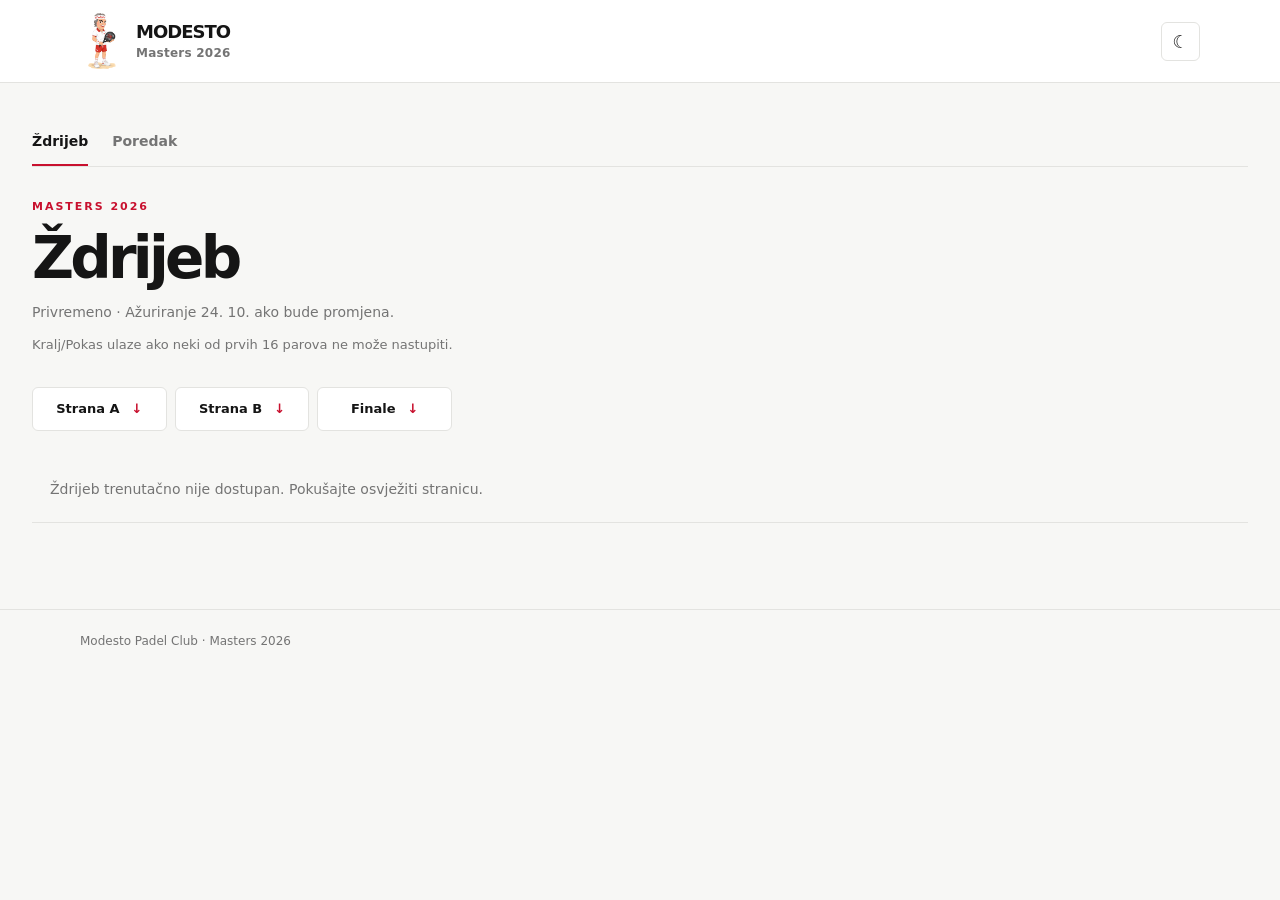
==== commit db6db97a: "Connect tournament bracket to live results API and show set scores" ====
--- a/index.html
+++ b/index.html
@@ -4,8 +4,8 @@
     <meta charset="UTF-8">
     <meta name="viewport" content="width=device-width, initial-scale=1.0">
     <title>Ždrijeb | Modesto Masters 2026</title>
-    <link rel="stylesheet" href="styles.css?v=bracket-4">
-    <script src="bracket.js?v=2" defer></script>
+    <link rel="stylesheet" href="styles.css?v=bracket-live-2">
+    <script src="bracket.js?v=live-2" defer></script>
 </head>
 <body>
 <header class="site-header">
@@ -43,7 +43,7 @@
         </section>
         <section class="bracket-final" id="bracket-final" aria-labelledby="finalTitle" tabindex="-1">
             <p class="eyebrow">Strana A × Strana B</p><h2 id="finalTitle">Finale</h2>
-            <div class="bracket-match final-match" aria-label="Finale: pobjednik strane A protiv pobjednika strane B">
+            <div class="bracket-match final-match" data-match="F-1" aria-label="Finale: pobjednik strane A protiv pobjednika strane B">
                 <div class="bracket-entry"><span class="entry-name">Pobjednik strane A</span></div>
                 <div class="bracket-entry"><span class="entry-name">Pobjednik strane B</span></div>
             </div>
--- a/styles.css
+++ b/styles.css
@@ -198,9 +198,16 @@
 .entry-seed { flex: 0 0 20px; color: var(--accent); font-size: 12px; font-weight: 750; font-variant-numeric: tabular-nums; }
 .entry-copy { min-width: 0; }
 .entry-name { display: block; color: var(--text); font-size: 13px; font-weight: 650; line-height: 1.35; overflow-wrap: anywhere; }
-.entry-points { display: block; margin-top: 3px; color: var(--muted); font-size: 11px; font-variant-numeric: tabular-nums; }
+.entry-score { display: block; margin-top: 5px; color: var(--text); font-size: 13px; line-height: 1.3; font-weight: 750; font-variant-numeric: tabular-nums; overflow-wrap: anywhere; }
 .entry-source { color: var(--muted); font-size: 12px; text-decoration: none; }
 .entry-source:hover { color: var(--accent); text-decoration: underline; }
+.bracket-entry.is-winner { background: var(--accent-soft); }
+.bracket-entry.is-winner .entry-name { color: var(--accent); }
+.bracket-entry.is-winner .entry-name::after { content: ' ✓'; }
+.match-time { display: block; font-variant-numeric: tabular-nums; letter-spacing: 0; white-space: nowrap; }
+.bracket-round .match-id:has(.match-time), .final-match > .match-id:has(.match-time) { top: -34px; line-height: 13px; }
+.final-match:has(.match-time) { margin-top: 38px; }
+.final-match > .match-id { position: absolute; top: -18px; left: 0; right: 0; padding: 0; border: 0; text-align: center; font-size: 10px; }
 .side-final-link { display: block; margin-top: 18px; color: var(--accent); font-size: 12px; font-weight: 700; text-decoration: none; }
 .bracket-final { margin-top: 20px; padding: 32px 0 0; border-top: 2px solid var(--accent); }
 .bracket-final .eyebrow { margin-bottom: 8px; }
@@ -244,7 +251,7 @@
   .bracket-round .bracket-entry { height: 80px; min-height: 80px; padding: 5px 7px; gap: 4px; }
   .bracket-round .entry-seed { flex-basis: 16px; font-size: 10px; }
   .bracket-round .entry-name { font-size: 11px; line-height: 1.2; }
-  .bracket-round .entry-points { font-size: 9px; margin-top: 2px; }
+  .bracket-round .entry-score { font-size: 11px; margin-top: 4px; }
   .bracket-round .entry-source { font-size: 10px; line-height: 1.2; }
   .bracket-lines-desktop { display: block; position: absolute; inset: 40px 0 0; width: 100%; height: 720px; overflow: visible; pointer-events: none; }
   .bracket-lines path { fill: none; stroke: var(--border); stroke-width: 1.5; vector-effect: non-scaling-stroke; }
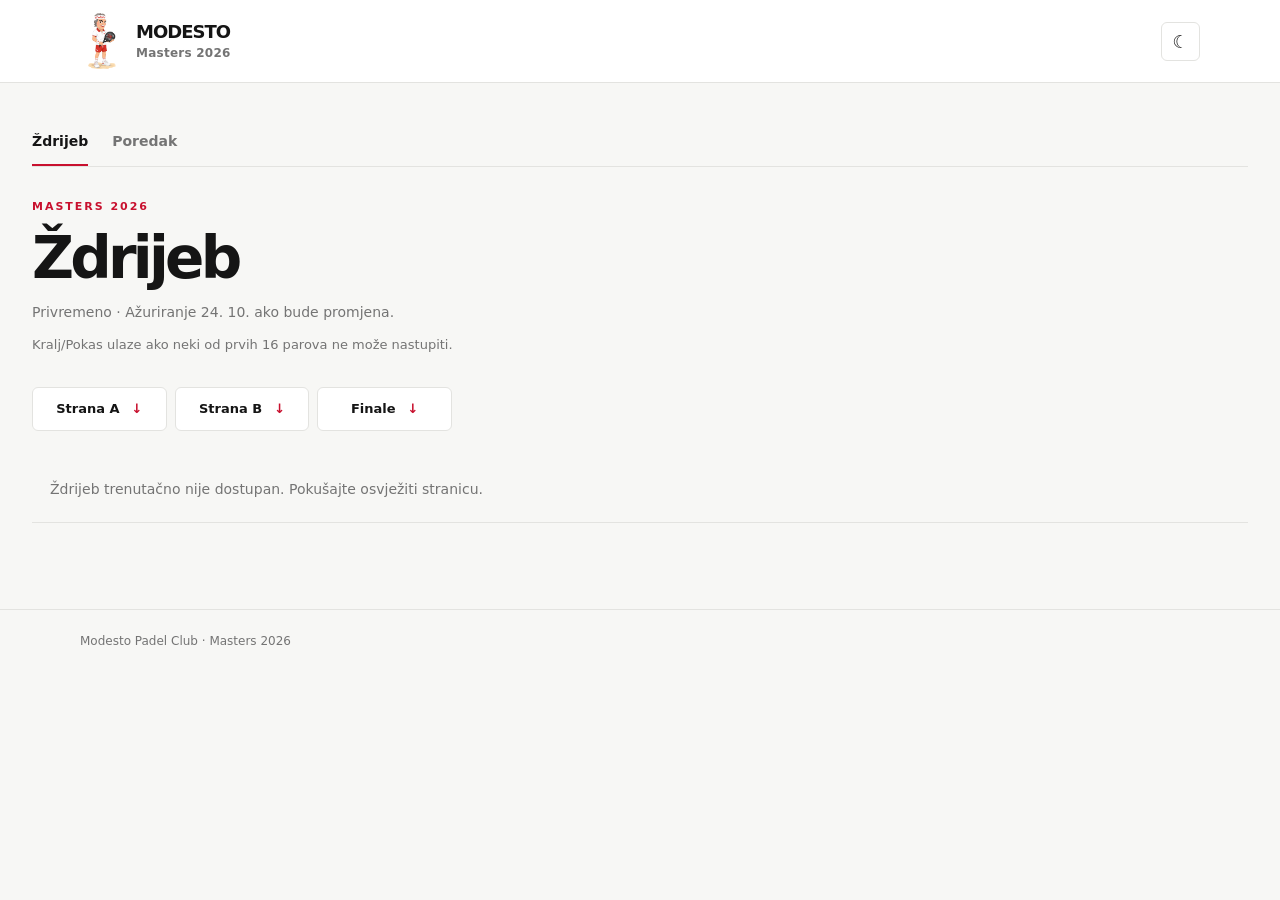
==== commit 1f92c940: "Show indoor and outdoor court labels beside match times" ====
--- a/index.html
+++ b/index.html
@@ -5,7 +5,7 @@
     <meta name="viewport" content="width=device-width, initial-scale=1.0">
     <title>Ždrijeb | Modesto Masters 2026</title>
     <link rel="stylesheet" href="styles.css?v=bracket-live-2">
-    <script src="bracket.js?v=live-2" defer></script>
+    <script src="bracket.js?v=courts-20261029" defer></script>
 </head>
 <body>
 <header class="site-header">
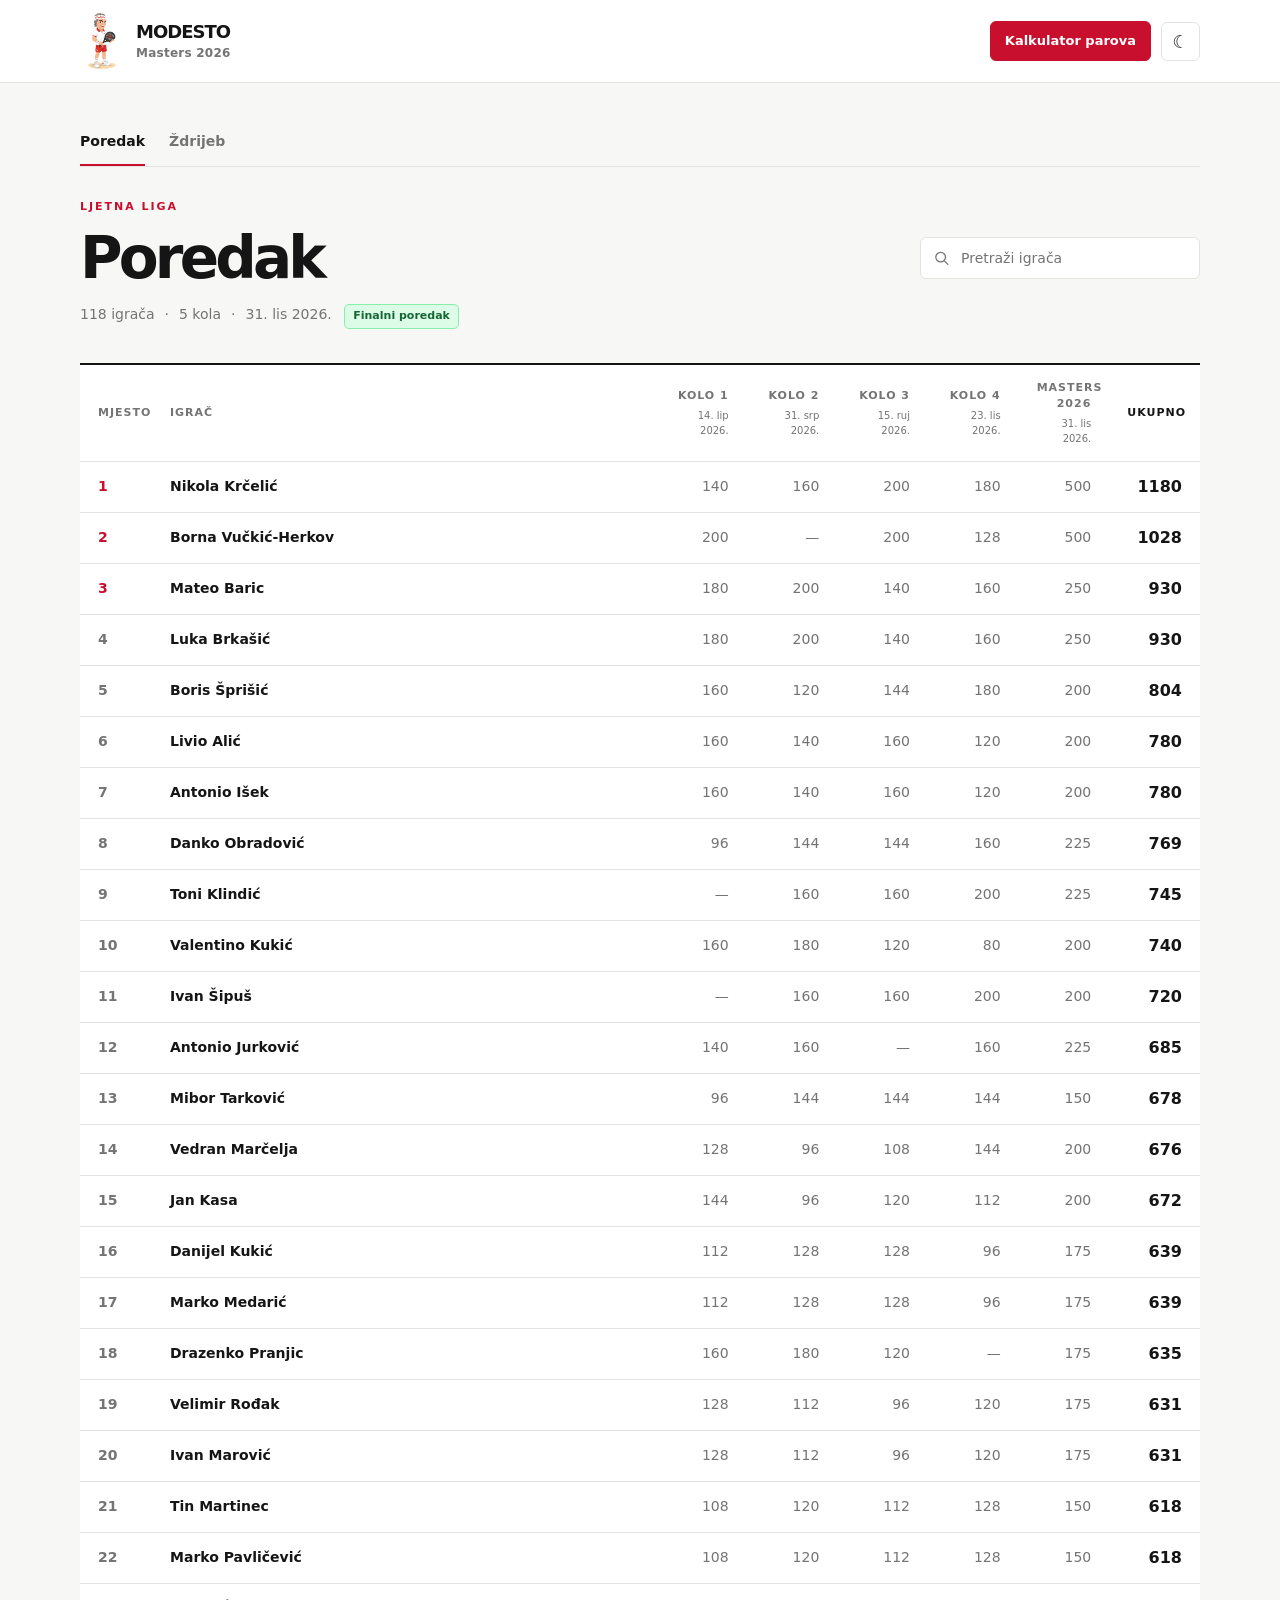
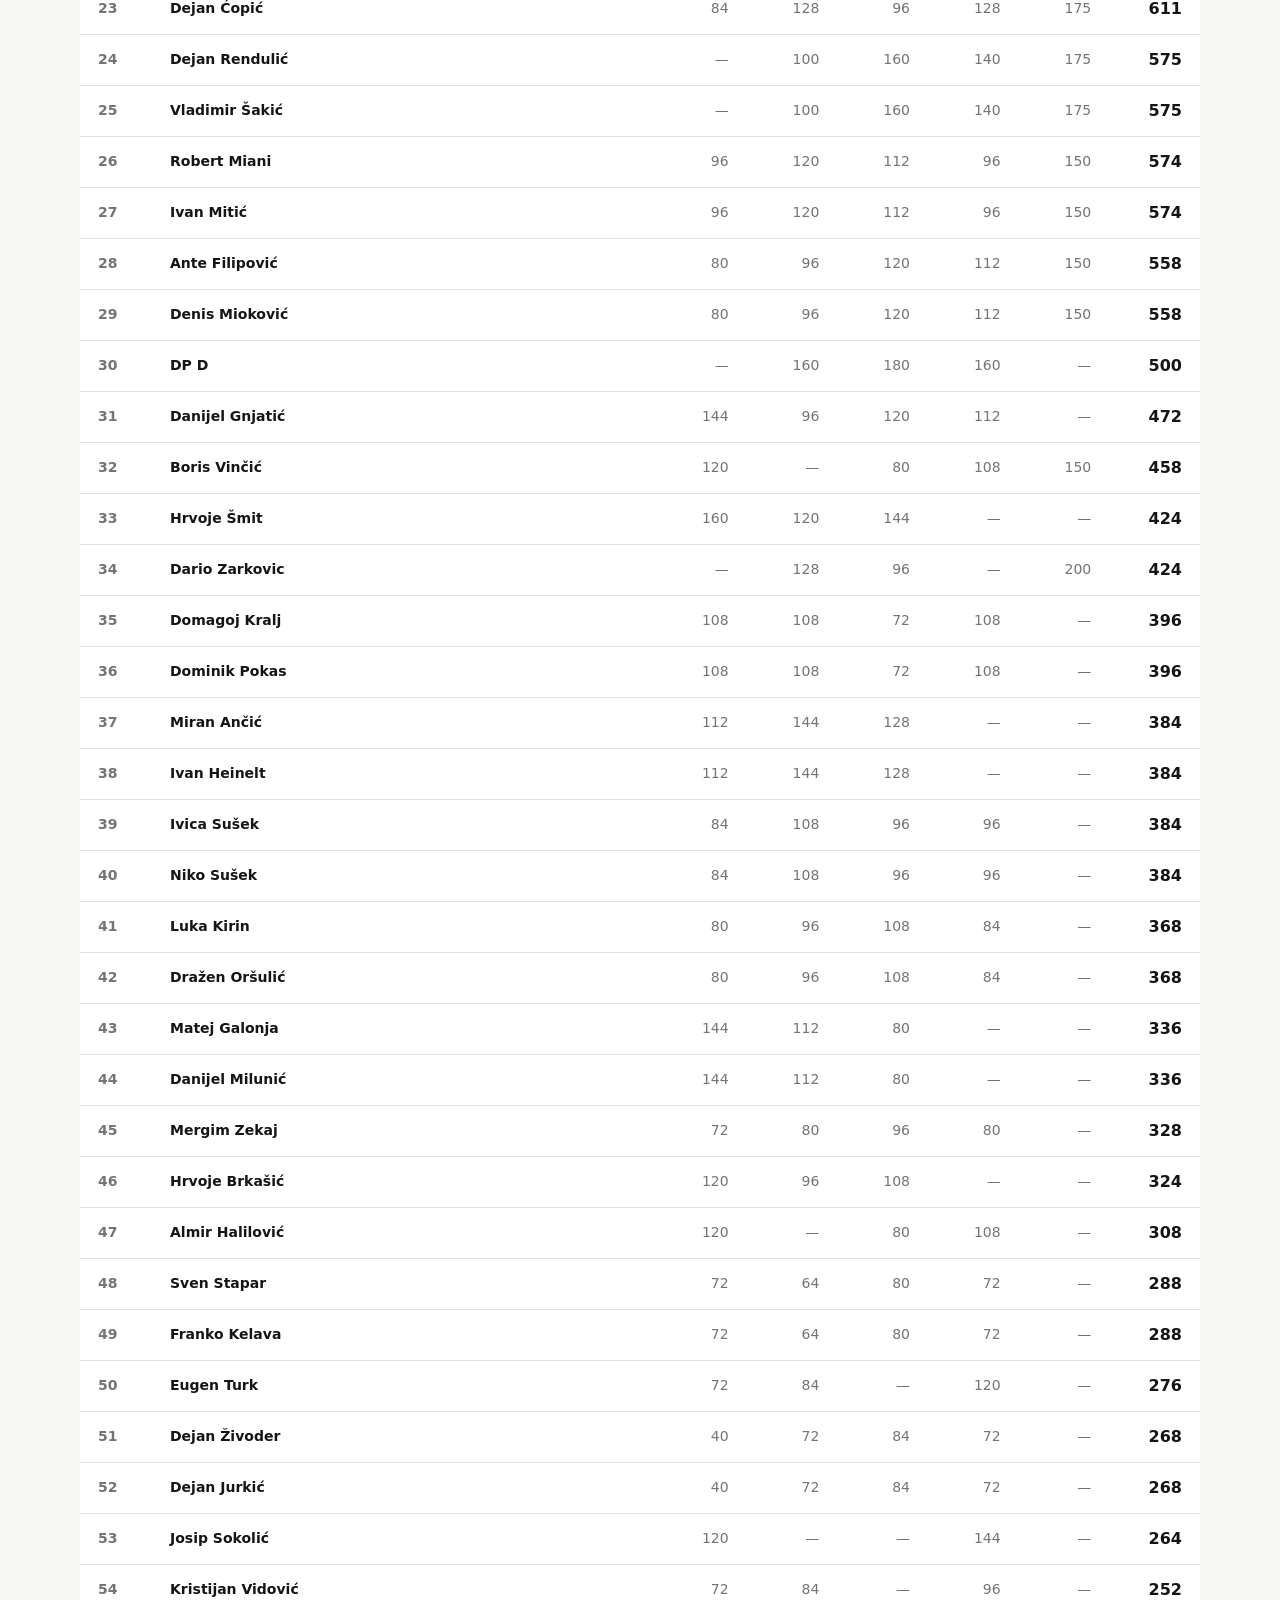
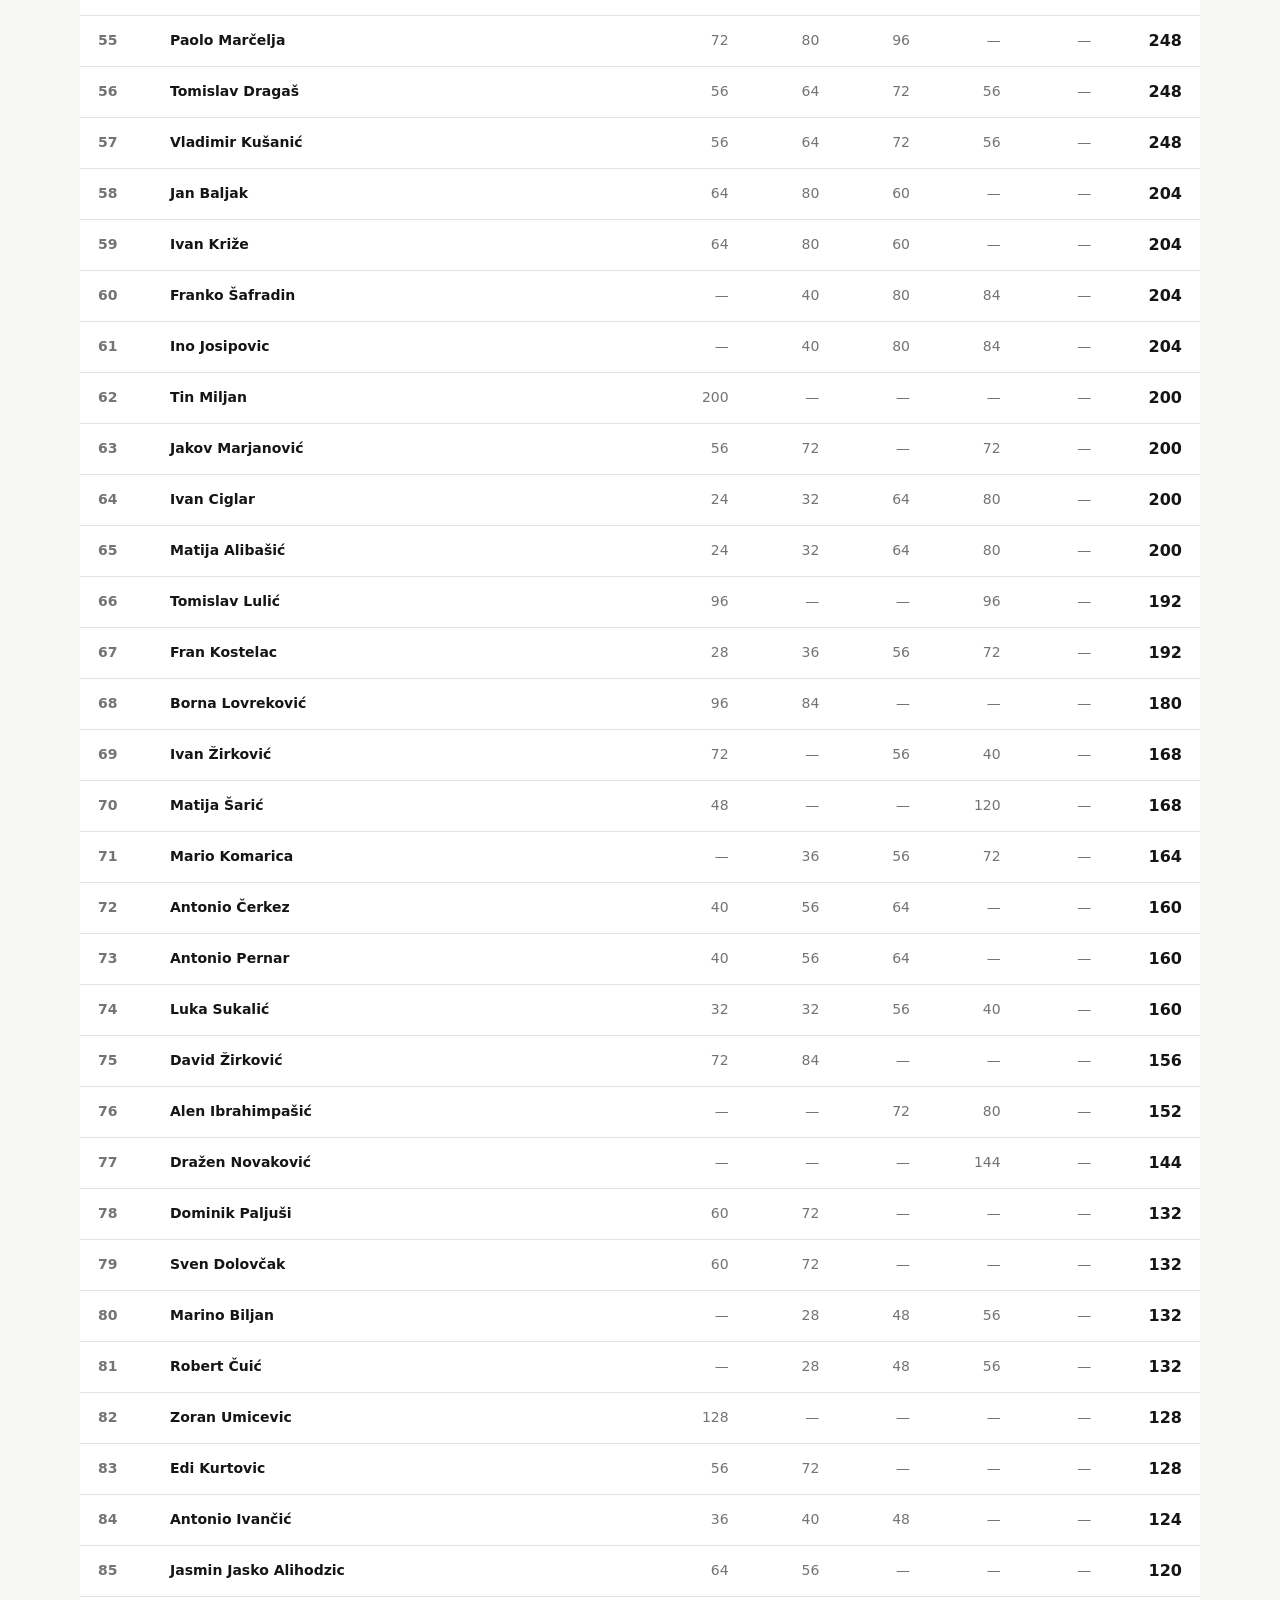
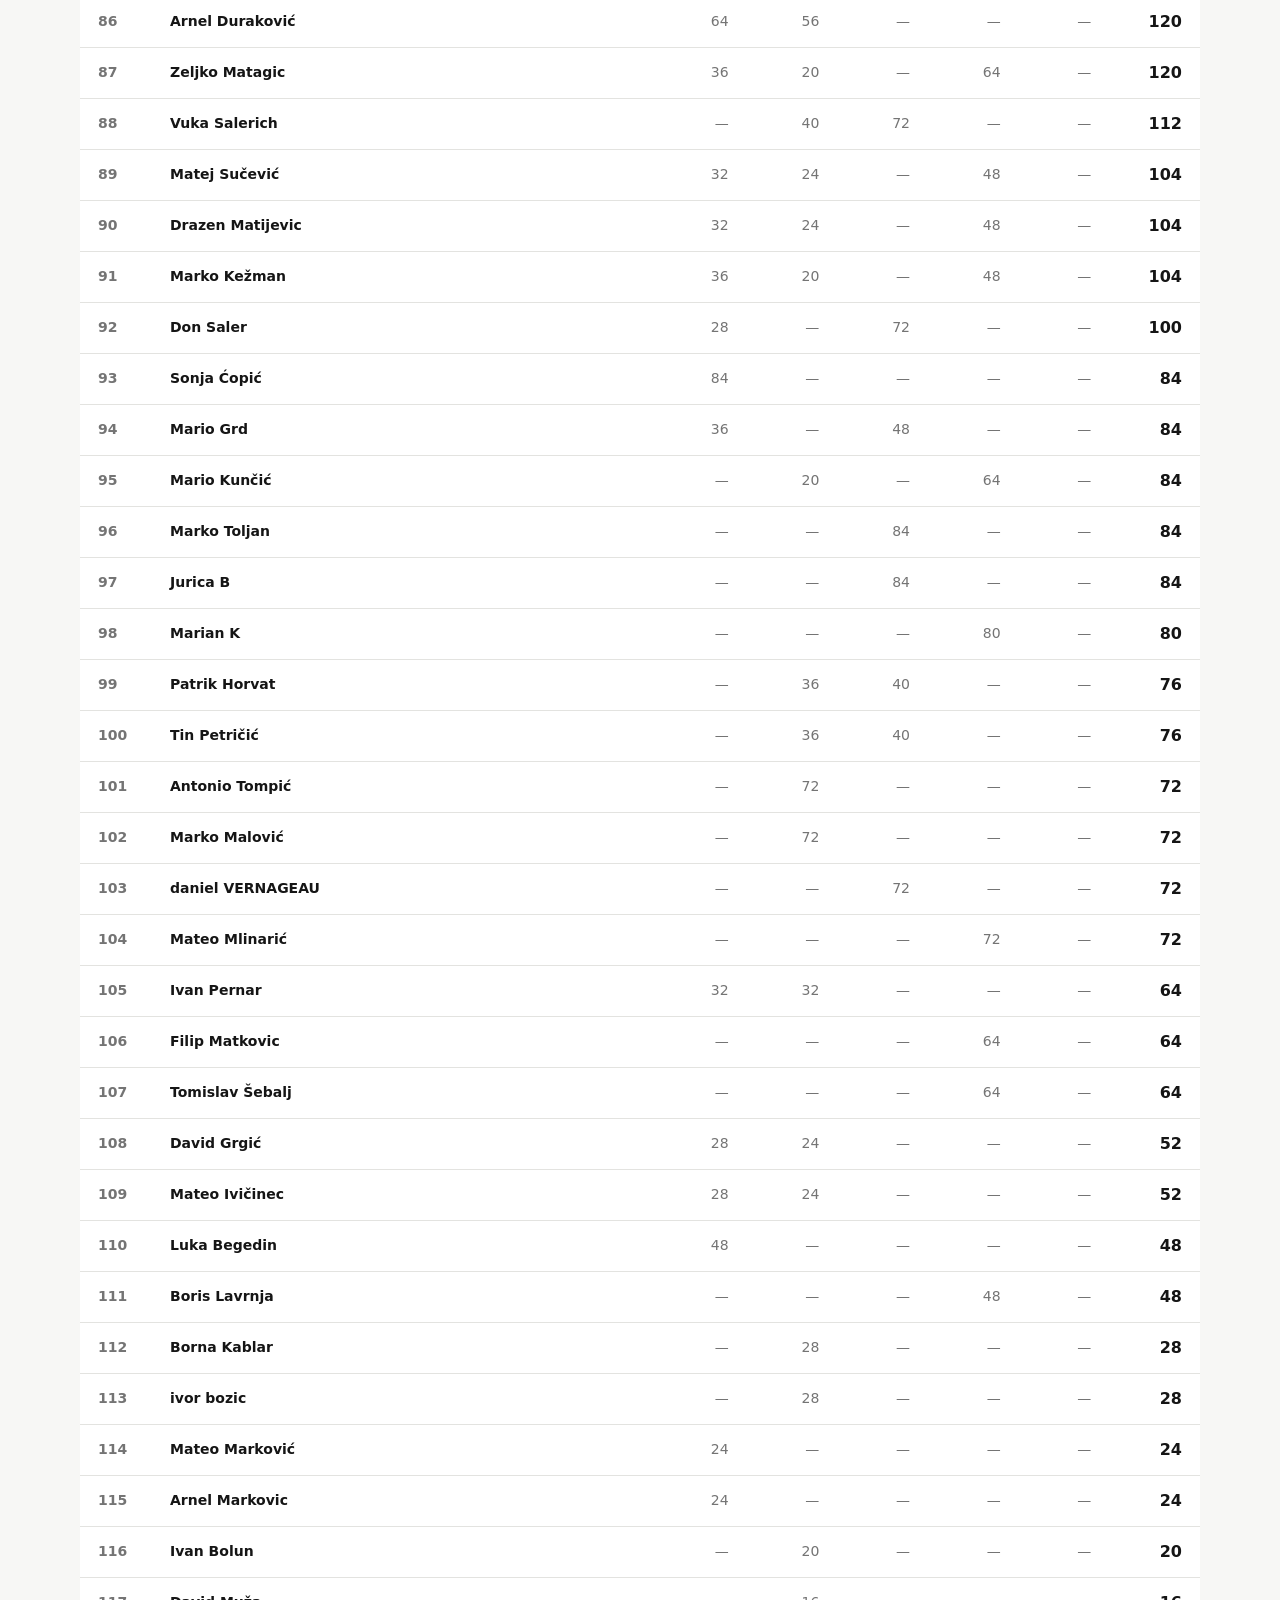
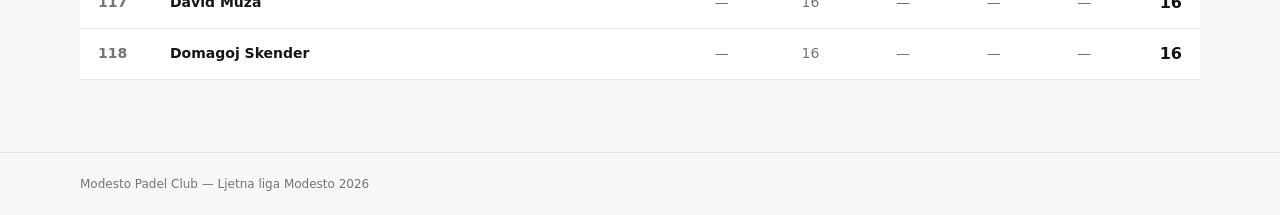
==== commit 7b017aef: "Make final rankings the homepage and tournament the second tab" ====
--- a/index.html
+++ b/index.html
@@ -3,53 +3,108 @@
 <head>
     <meta charset="UTF-8">
     <meta name="viewport" content="width=device-width, initial-scale=1.0">
-    <title>Ždrijeb | Modesto Masters 2026</title>
-    <link rel="stylesheet" href="styles.css?v=bracket-live-2">
-    <script src="bracket.js?v=courts-20261029" defer></script>
+    <title>Poredak | Modesto</title>
+    <link rel="stylesheet" href="styles.css?v=final-20261101">
 </head>
 <body>
+
 <header class="site-header">
     <div class="header-inner">
-        <a class="brand brand-link" href="index.html" aria-label="Modesto Masters 2026 — ždrijeb">
+        <div class="brand" aria-label="Modesto">
             <img src="modesto_logo_transparent.png" alt="" class="logo">
-            <div class="brand-copy"><span class="brand-name">Modesto</span><span class="brand-season">Masters 2026</span></div>
-        </a>
-        <button class="theme-toggle" id="themeBtn" type="button" aria-label="Promijeni temu">☾</button>
+            <div class="brand-copy">
+                <span class="brand-name">Modesto</span>
+                <span class="brand-season" id="brandSeason"></span>
+            </div>
+        </div>
+        <div class="header-actions">
+            <button class="action-button primary" type="button" onclick="toggleCalc()" disabled>Kalkulator parova</button>
+            <button class="theme-toggle" id="themeBtn" type="button" onclick="toggleTheme()" aria-label="Uključi tamni način" title="Promijeni temu">☾</button>
+        </div>
     </div>
 </header>
-<main class="bracket-main">
-    <nav class="page-tabs" aria-label="Natjecanje"><a href="index.html" aria-current="page">Ždrijeb</a><a href="rankings.html">Poredak</a></nav>
-    <p class="eyebrow">Masters 2026</p>
-    <h1>Ždrijeb</h1>
-    <p class="bracket-notice">Privremeno · Ažuriranje 24. 10. ako bude promjena.</p>
-    <p class="bracket-reserve">Kralj/Pokas ulaze ako neki od prvih 16 parova ne može nastupiti.</p>
-    <nav class="bracket-jumps" aria-label="Skoči na dio ždrijeba">
-        <a href="#side-a">Strana A <span aria-hidden="true">↓</span></a>
-        <a href="#side-b">Strana B <span aria-hidden="true">↓</span></a>
-        <a href="#bracket-final">Finale <span aria-hidden="true">↓</span></a>
-    </nav>
-    <p id="bracketLoading" class="empty-state" role="status">Učitavanje ždrijeba…</p>
-    <p id="bracketError" class="empty-state" role="alert" hidden>Ždrijeb trenutačno nije dostupan.</p>
-    <div class="tournament-bracket" id="tournamentBracket" hidden>
-        <section class="bracket-side side-a" id="side-a" aria-labelledby="sideATitle" tabindex="-1">
-            <header class="bracket-side-heading"><h2 id="sideATitle">Strana A</h2><span>→ Finale</span></header>
-            <div class="side-scroll" role="region" aria-label="Kola strane A — pomaknite vodoravno" tabindex="0"><div class="side-rounds" id="sideARounds"></div></div>
-            <a class="side-final-link" href="#bracket-final">Pobjednik strane A → Finale</a>
-        </section>
-        <section class="bracket-side side-b" id="side-b" aria-labelledby="sideBTitle" tabindex="-1">
-            <header class="bracket-side-heading"><h2 id="sideBTitle">Strana B</h2><span>→ Finale</span></header>
-            <div class="side-scroll" role="region" aria-label="Kola strane B — pomaknite vodoravno" tabindex="0"><div class="side-rounds" id="sideBRounds"></div></div>
-            <a class="side-final-link" href="#bracket-final">Pobjednik strane B → Finale</a>
-        </section>
-        <section class="bracket-final" id="bracket-final" aria-labelledby="finalTitle" tabindex="-1">
-            <p class="eyebrow">Strana A × Strana B</p><h2 id="finalTitle">Finale</h2>
-            <div class="bracket-match final-match" data-match="F-1" aria-label="Finale: pobjednik strane A protiv pobjednika strane B">
-                <div class="bracket-entry"><span class="entry-name">Pobjednik strane A</span></div>
-                <div class="bracket-entry"><span class="entry-name">Pobjednik strane B</span></div>
+
+<main>
+    <nav class="page-tabs" aria-label="Natjecanje"><a href="index.html" aria-current="page">Poredak</a><a href="bracket.html">Ždrijeb</a></nav>
+    <div class="standings-heading">
+        <p class="eyebrow" id="competitionLabel"></p>
+        <h1>Poredak</h1>
+        <p class="competition-meta"><span id="playerCount"></span><span id="roundCount"></span><span id="lastUpdated"></span> <button id="standingsStatus" class="standings-status" type="button" hidden aria-describedby="standingsStatusTip"><span id="standingsStatusLabel">Finalni poredak</span><span id="standingsStatusTip" class="status-tooltip" role="tooltip"></span></button></p>
+
+        <div class="search-field">
+            <svg width="17" height="17" viewBox="0 0 24 24" fill="none" aria-hidden="true"><circle cx="10.8" cy="10.8" r="6.8" stroke="currentColor" stroke-width="1.8"/><path d="m16 16 5 5" stroke="currentColor" stroke-width="1.8" stroke-linecap="round"/></svg>
+            <label for="playerSearch" class="sr-only">Pretraži igrača</label>
+            <input id="playerSearch" type="search" placeholder="Pretraži igrača" autocomplete="off" disabled>
+        </div>
+    </div>
+    <section class="standings-section" aria-label="Poredak igrača">
+    <div class="table-wrap">
+        <table aria-label="Poredak igrača" hidden>
+            <thead><tr id="tableHead"></tr></thead>
+            <tbody id="tableBody"></tbody>
+        </table>
+        <p class="empty-state" id="loadingState" role="status">Učitavanje poretka...</p>
+        <p class="empty-state" id="loadError" role="alert" hidden>Podaci o poretku nisu dostupni.</p>
+        <p class="empty-state" id="emptyState" hidden>Nema igrača za taj upit.</p>
+    </div>
+    </section>
+</main>
+
+<dialog class="calculator" id="calculatorDialog" aria-labelledby="calculatorTitle">
+    <div class="calc-inner">
+        <div class="calc-header">
+            <div><p class="calc-kicker" id="calculatorCompetition"></p><h2 class="calc-title" id="calculatorTitle">Kalkulator parova</h2></div>
+            <button type="button" class="close-button" onclick="closeCalc()" aria-label="Zatvori kalkulator">×</button>
+        </div>
+        <div class="calc-selects">
+            <div class="select-wrap">
+                <label for="search1">Igrač 1</label>
+                <div class="input-wrap">
+                    <input type="text" id="search1" placeholder="Traži igrača..." autocomplete="off" role="combobox" aria-autocomplete="list" aria-controls="list1" aria-expanded="false"
+                           oninput="filterList(1)" onfocus="openList(1)" onblur="closeList(1)">
+                    <button class="clear-player" id="clear1" type="button" onclick="clearPlayer(1)" aria-label="Očisti igrača 1" hidden>×</button>
+                </div>
+                <div class="dropdown-list" id="list1" role="listbox"></div>
             </div>
-        </section>
+            <span class="plus-sign" aria-hidden="true">+</span>
+            <div class="select-wrap">
+                <label for="search2">Igrač 2</label>
+                <div class="input-wrap">
+                    <input type="text" id="search2" placeholder="Traži igrača..." autocomplete="off" role="combobox" aria-autocomplete="list" aria-controls="list2" aria-expanded="false"
+                           oninput="filterList(2)" onfocus="openList(2)" onblur="closeList(2)">
+                    <button class="clear-player" id="clear2" type="button" onclick="clearPlayer(2)" aria-label="Očisti igrača 2" hidden>×</button>
+                </div>
+                <div class="dropdown-list" id="list2" role="listbox"></div>
+            </div>
+        </div>
+        <p class="calc-error" id="calcError" role="alert" hidden>Odaberite dva različita igrača.</p>
+        <div class="calc-result" id="calcResult" aria-live="polite">
+            <div class="result-names" id="resultNames"></div>
+            <div class="result-total" id="resultTotal"></div>
+            <div class="result-breakdown" id="resultBreakdown"></div>
+            <div class="pair-forecast">
+                <div class="forecast-header"><span>Okvirni plasman</span><strong id="forecastRank"></strong></div>
+                <div class="forecast-grid">
+                    <div class="forecast-target">
+                        <span>Među prvih 16</span>
+                        <strong id="top16Target"></strong>
+                        <small id="top16Chance"></small>
+                    </div>
+                    <div class="forecast-target">
+                        <span>Među prvih 8</span>
+                        <strong id="top8Target"></strong>
+                        <small id="top8Chance"></small>
+                    </div>
+                </div>
+                <p class="forecast-note">Prikazani bodovi su procijenjeni minimumi iz 1 000 nasumičnih rasporeda preostalih igrača. Stvarni parovi i izjednačenja mogu promijeniti prag.</p>
+            </div>
+        </div>
     </div>
-</main>
-<footer><div class="footer-inner">Modesto Padel Club · Masters 2026</div></footer>
+</dialog>
+
+<footer><div class="footer-inner" id="footerText"></div></footer>
+
+<script src="app.js?v=final-20261101"></script>
+
 </body>
 </html>
--- a/styles.css
+++ b/styles.css
@@ -83,6 +83,7 @@
 .competition-meta span + span::before { content: "·"; padding: 0 10px; color: var(--muted); }
 .standings-status { position: relative; margin-left: 8px; padding: 3px 8px; border: 1px solid var(--border); border-radius: 5px; background: var(--accent-soft); color: var(--accent); font-size: 11px; font-weight: 700; cursor: help; }
 .standings-status:focus-visible { outline: 2px solid var(--focus); outline-offset: 3px; }
+.standings-status.is-final { background: #dcfce7; color: #166534; border-color: #86efac; }
 .status-tooltip { display: none; position: absolute; top: calc(100% + 8px); right: 0; z-index: 3; width: min(260px, 75vw); padding: 10px 12px; border: 1px solid var(--border); border-radius: 6px; background: var(--surface); color: var(--text); box-shadow: 0 4px 16px #0002; text-align: left; font-size: 12px; font-weight: 400; }
 .standings-status:hover .status-tooltip, .standings-status:focus .status-tooltip { display: block; }
 .standings-status .status-tooltip::before { content: none; }
